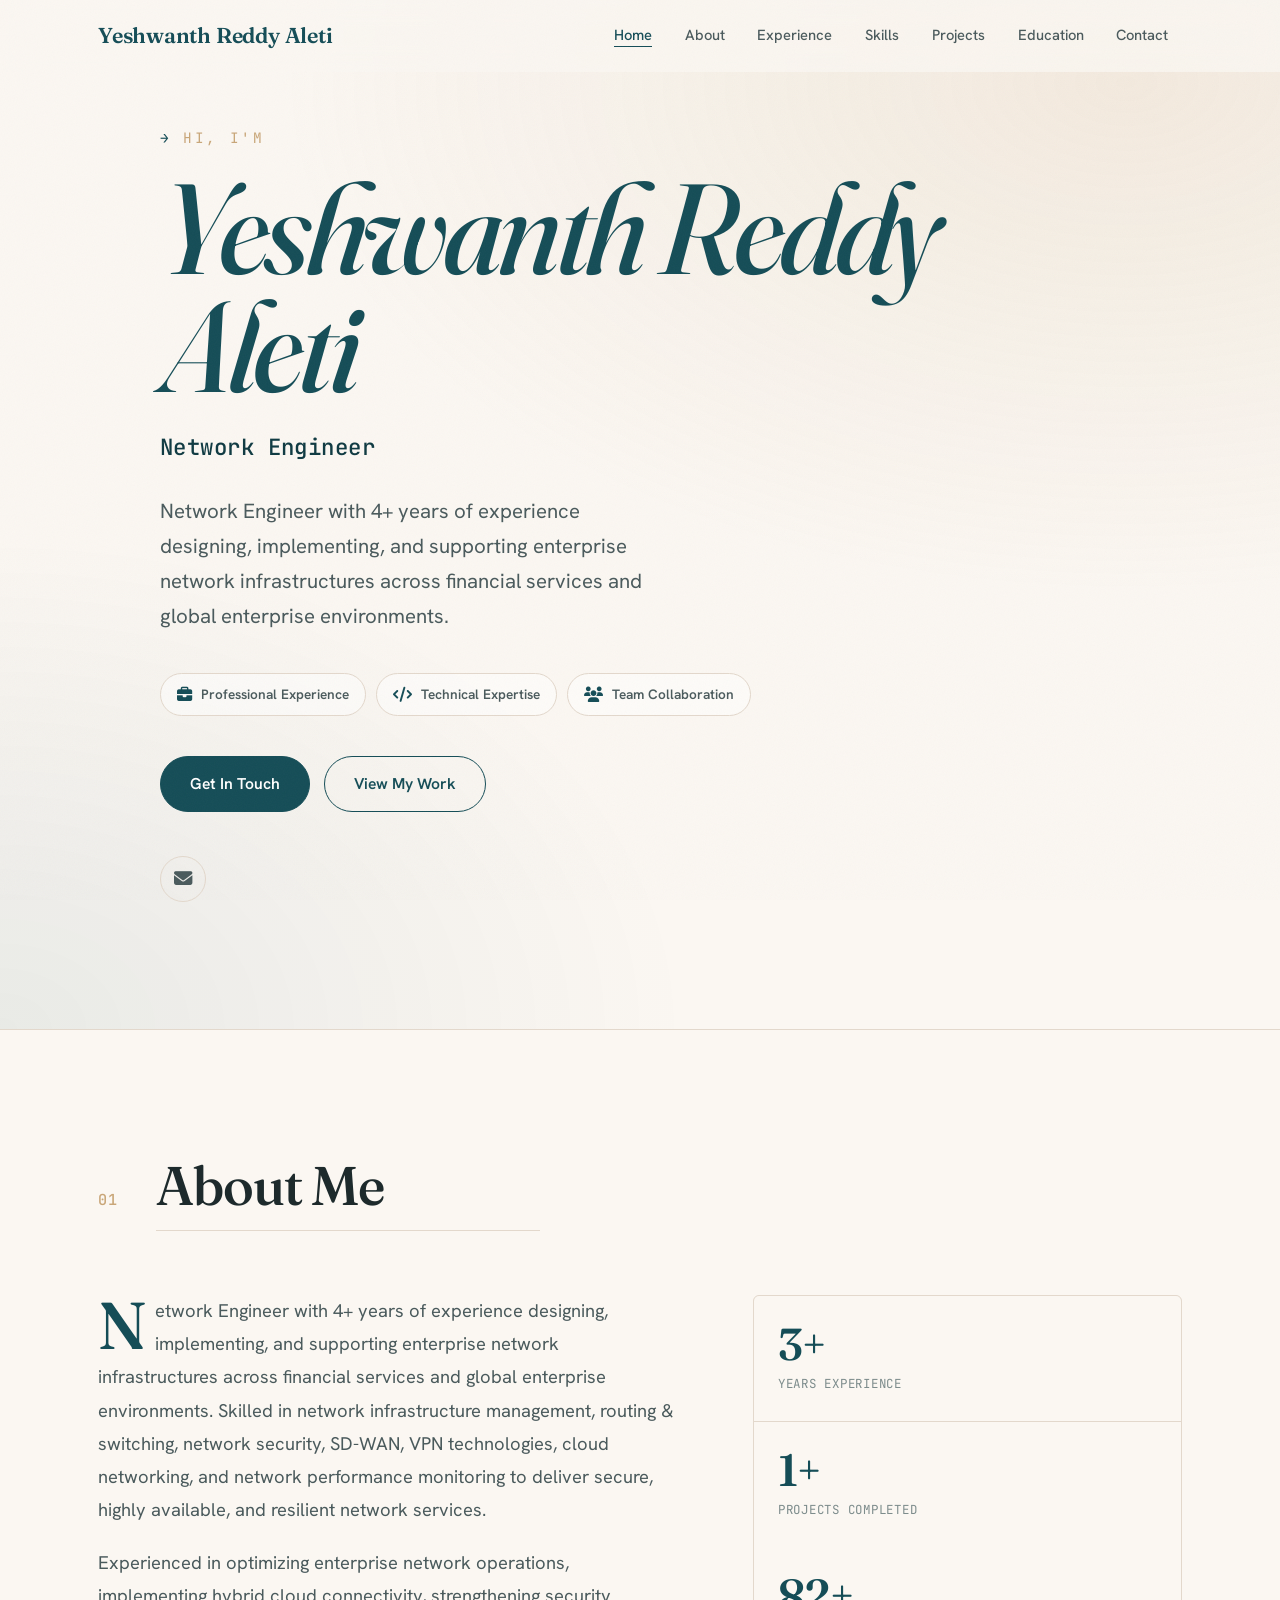
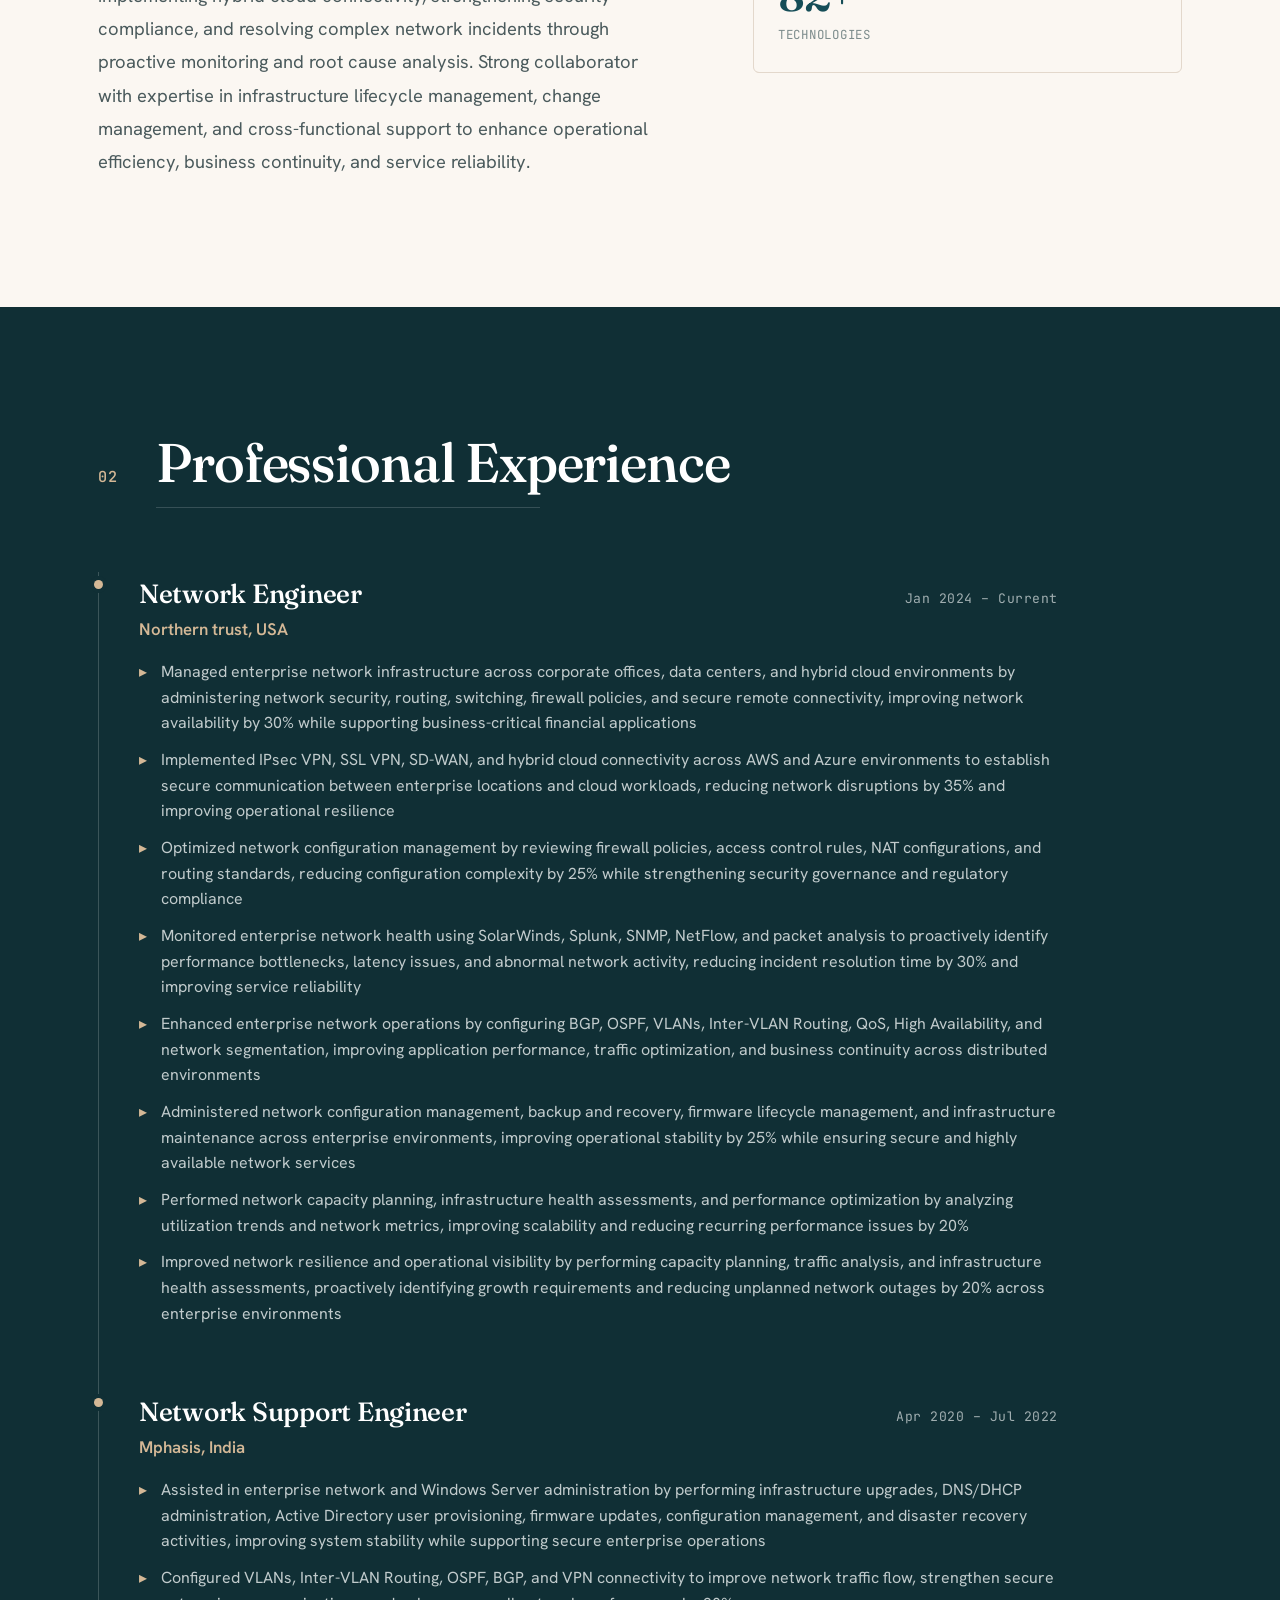
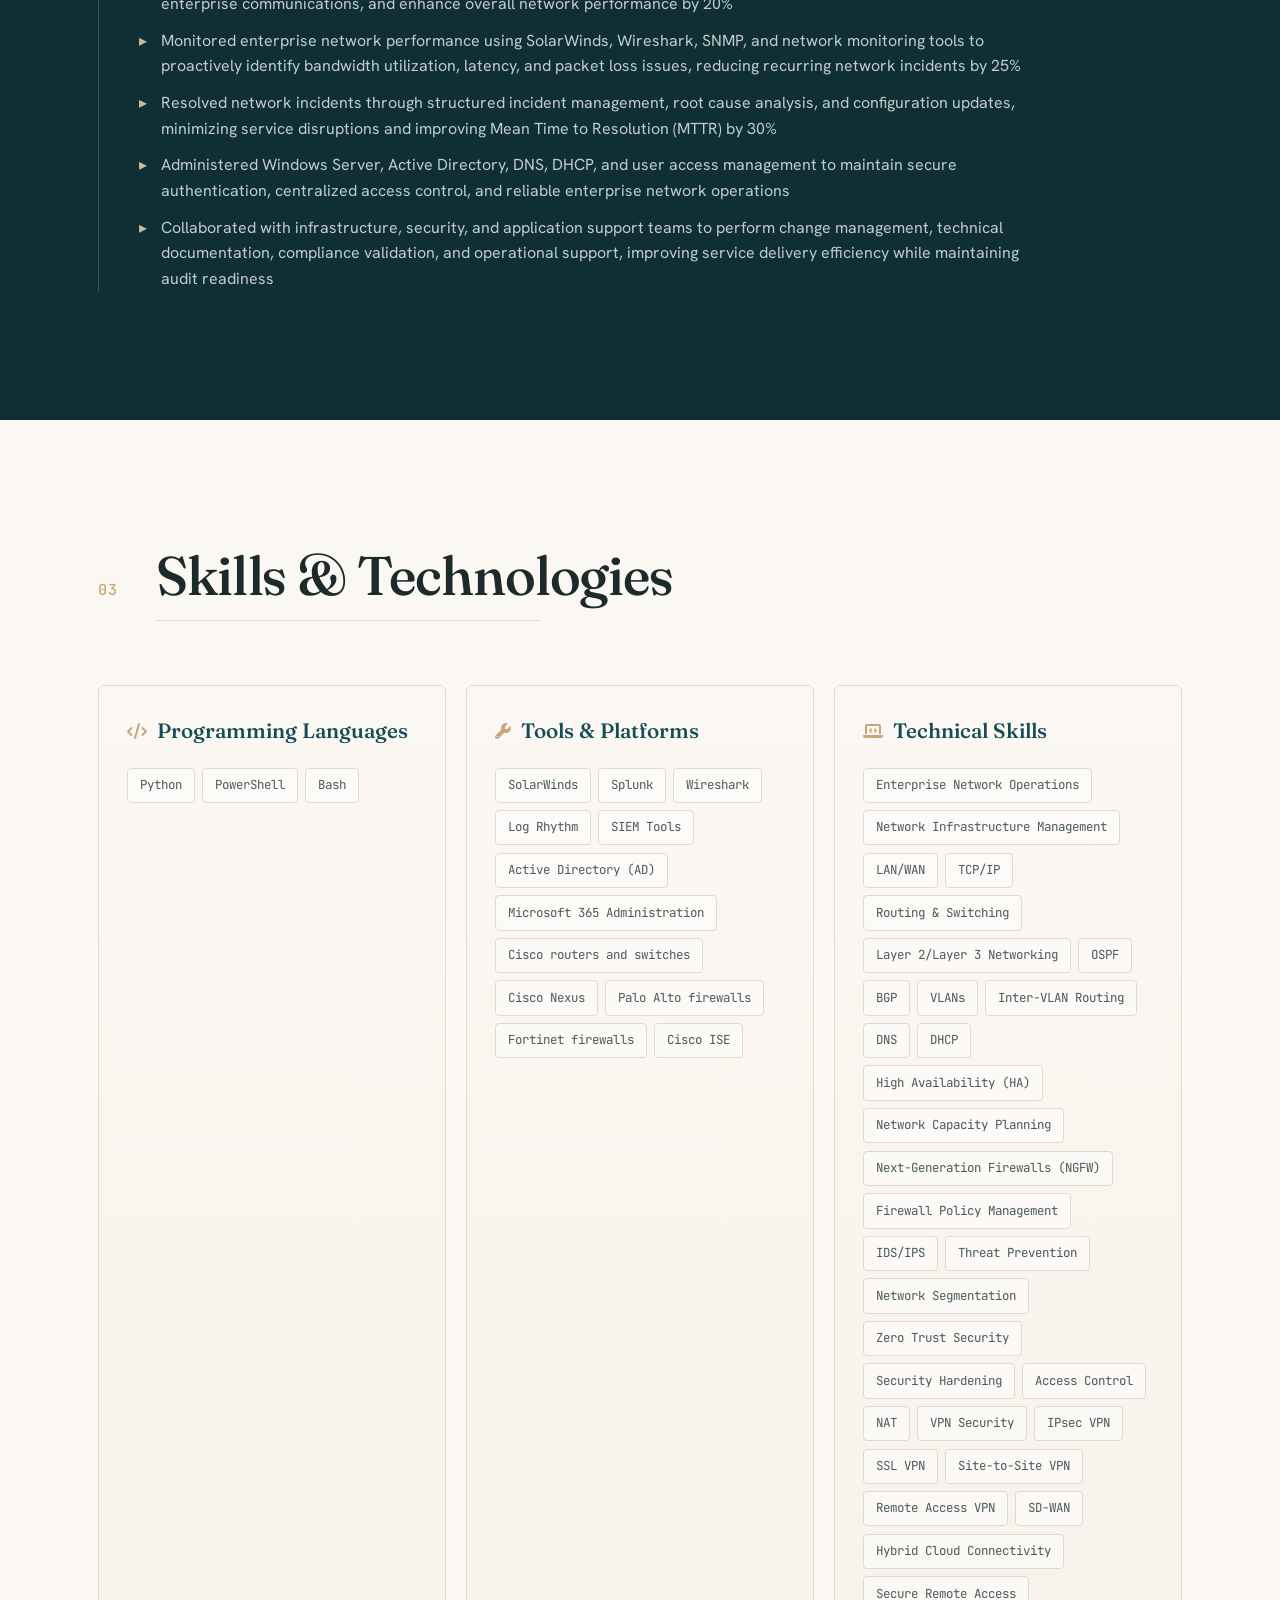
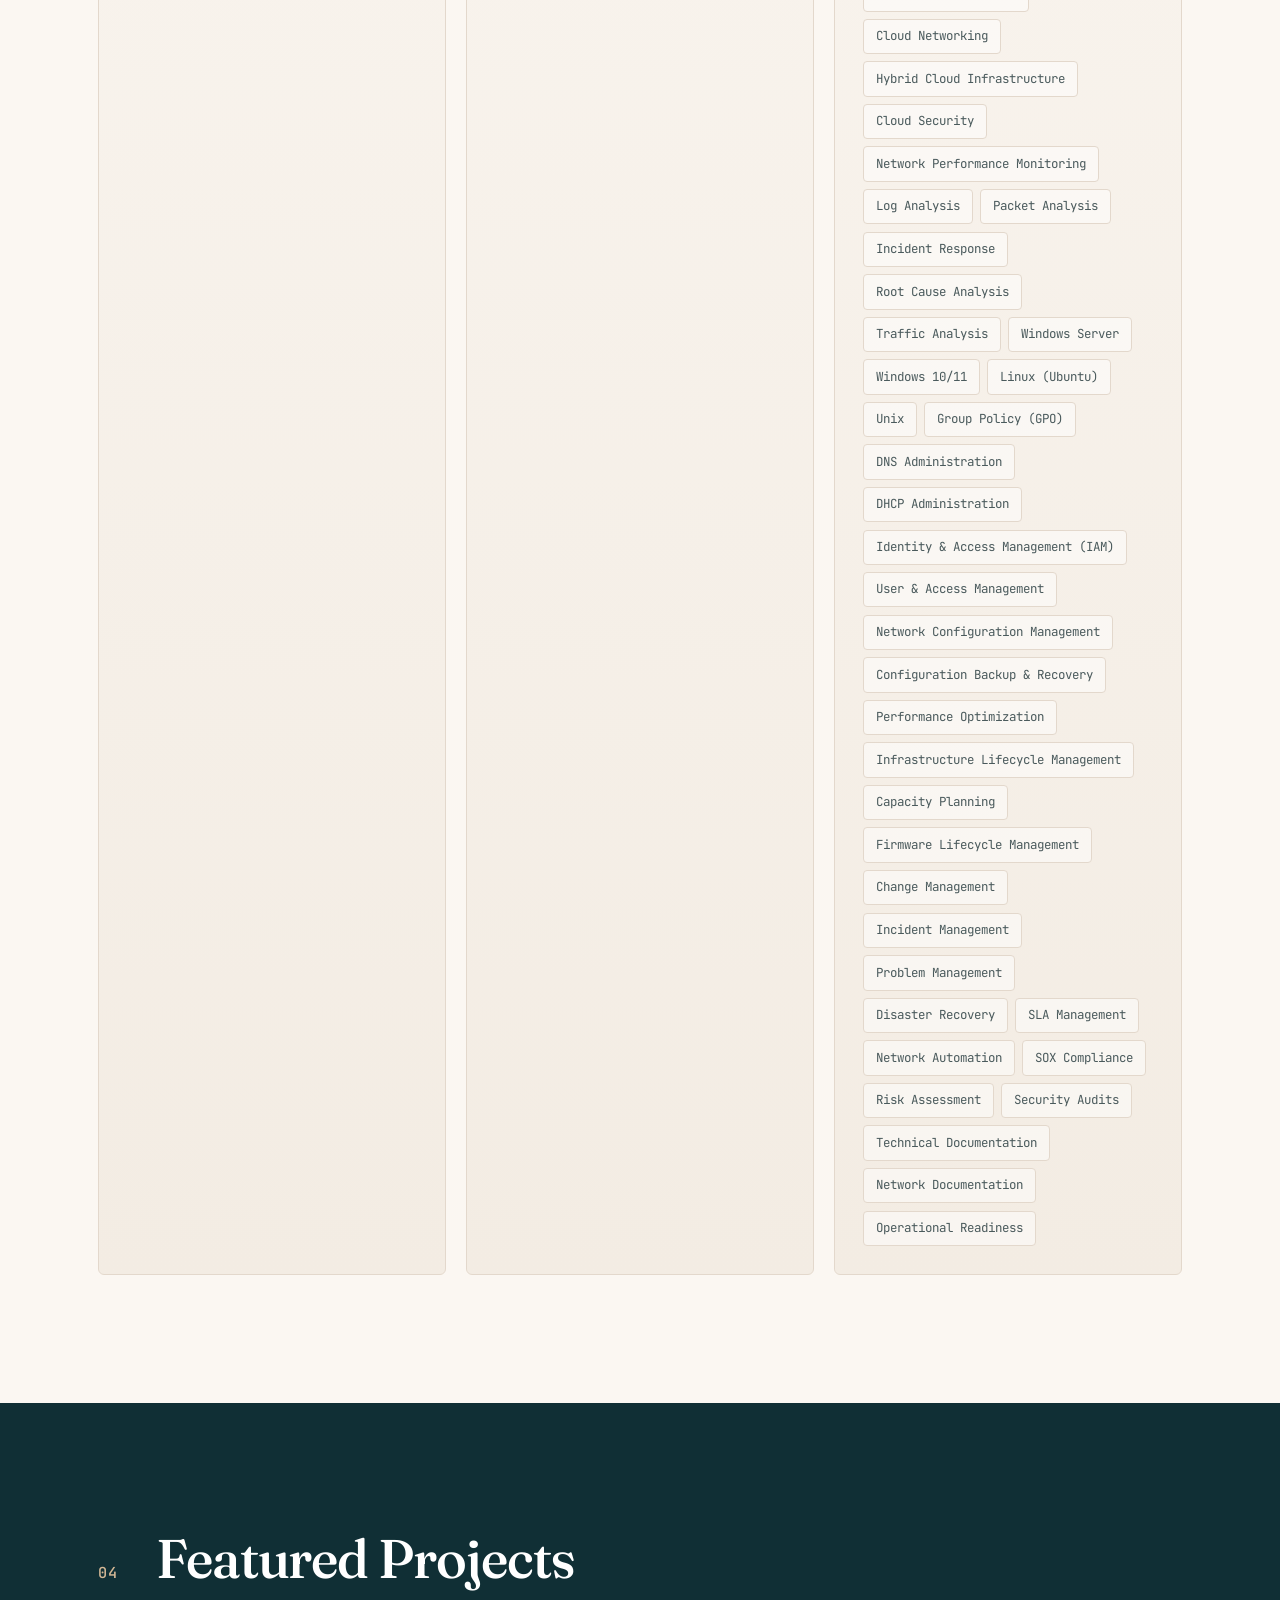
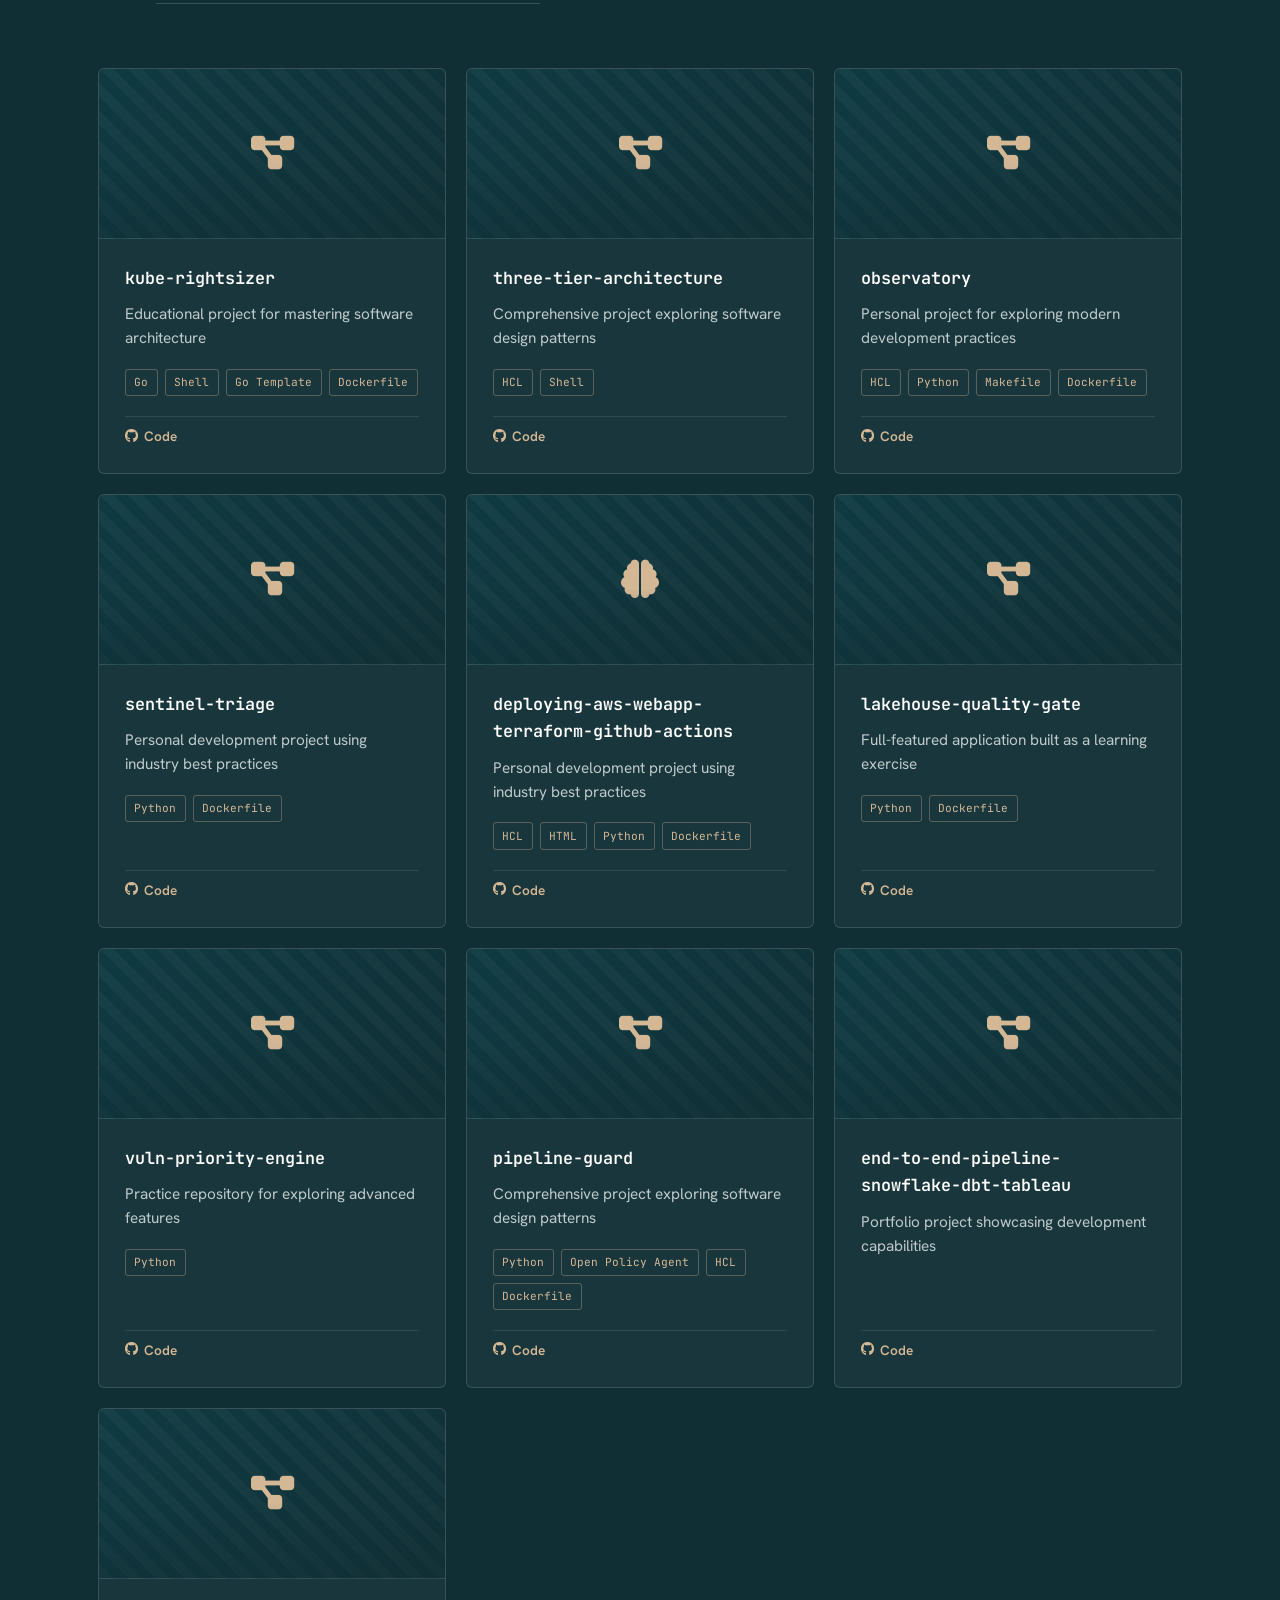
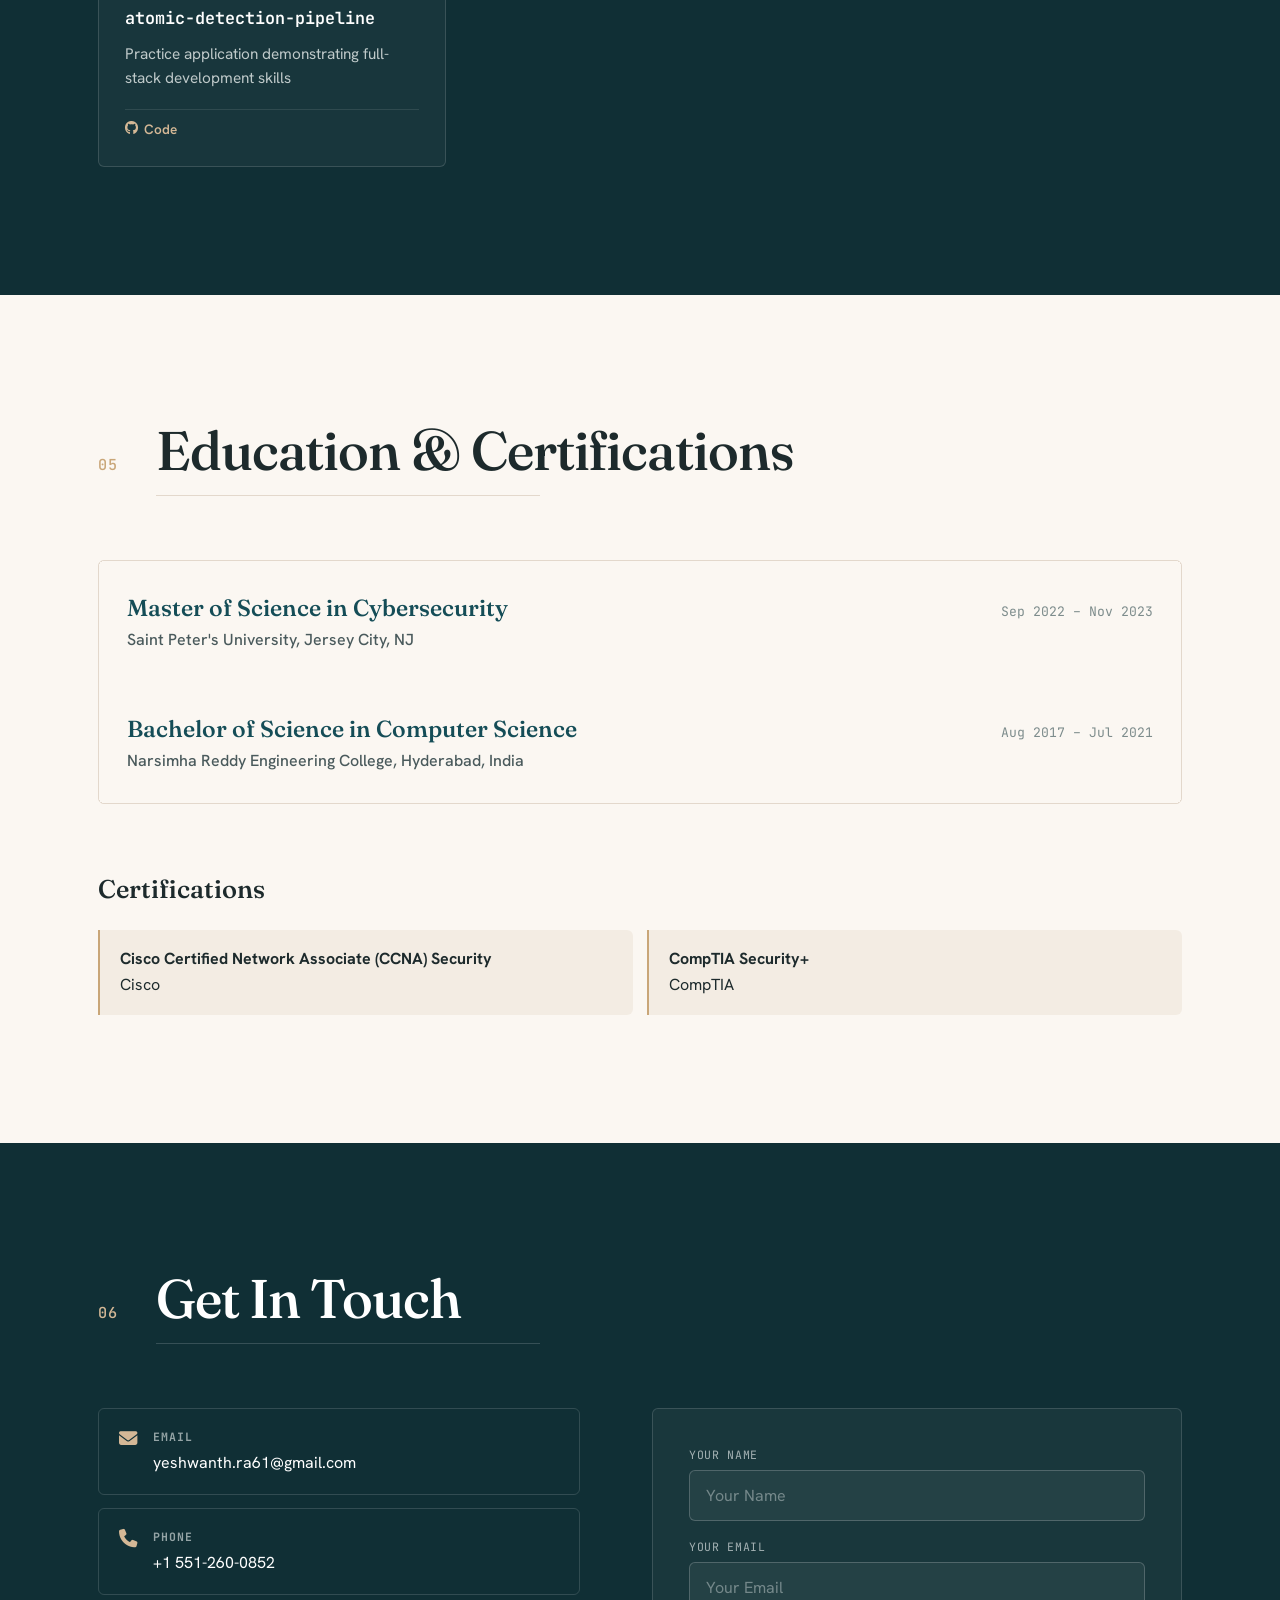
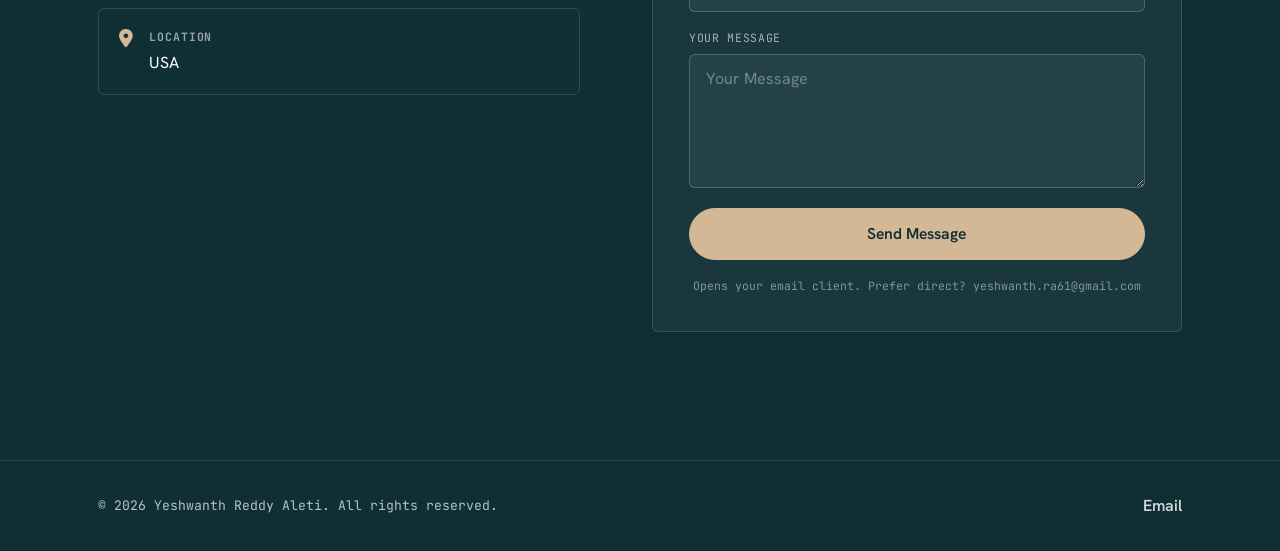
==== index.html @ d442b420 "🎨 Initialize portfolio for Yeshwanthreddy-oss" ====
<!doctype html>
<html lang="en">
  <head>
    <meta charset="UTF-8" />
    <meta name="viewport" content="width=device-width, initial-scale=1.0" />

    <!-- Primary meta (static — present before JS runs, so crawlers & link unfurlers see it) -->
    <title>Aisha Rahman — Business Analyst</title>
    <meta
      name="description"
      content="Aisha Rahman — Business Analyst specializing in SQL, Power BI, Tableau, requirements analysis, and KPI-driven reporting. 1+ years turning operational data into measurable business outcomes."
    />
    <meta name="author" content="Aisha Rahman" />
    <meta
      name="keywords"
      content="Aisha Rahman, Business Analyst, SQL, Power BI, Tableau, Data Analytics, Requirements Analysis, KPI, Portfolio"
    />
    <meta name="theme-color" content="#123A42" />
    <link rel="canonical" href="https://example.com/" />

    <!-- Open Graph (LinkedIn / Facebook) -->
    <meta property="og:type" content="website" />
    <meta property="og:site_name" content="Aisha Rahman" />
    <meta property="og:title" content="Aisha Rahman — Business Analyst" />
    <meta
      property="og:description"
      content="Business Analyst specializing in SQL, Power BI, Tableau, requirements analysis, and KPI-driven reporting."
    />
    <meta property="og:url" content="https://example.com/" />
    <meta property="og:image" content="assets/og-image.png" />
    <meta property="og:image:width" content="1200" />
    <meta property="og:image:height" content="630" />
    <meta property="og:image:alt" content="Aisha Rahman — Business Analyst" />

    <!-- Twitter / X -->
    <meta name="twitter:card" content="summary_large_image" />
    <meta name="twitter:title" content="Aisha Rahman — Business Analyst" />
    <meta
      name="twitter:description"
      content="Business Analyst specializing in SQL, Power BI, Tableau, requirements analysis, and KPI-driven reporting."
    />
    <meta name="twitter:image" content="assets/og-image.png" />

    <!-- Icons -->
    <link rel="icon" href="assets/favicon.svg" type="image/svg+xml" />
    <link rel="apple-touch-icon" href="assets/favicon.svg" />

    <!-- Fonts: distinctive display serif + warm grotesque body + mono for data -->
    <link rel="preconnect" href="https://fonts.googleapis.com" />
    <link rel="preconnect" href="https://fonts.gstatic.com" crossorigin />
    <link
      href="https://fonts.googleapis.com/css2?family=Fraunces:ital,opsz,wght@0,9..144,400..700;1,9..144,400..600&family=Hanken+Grotesk:wght@400;500;600;700;800&family=JetBrains+Mono:wght@400;500;600&display=swap"
      rel="stylesheet"
    />

    <link rel="stylesheet" href="assets/css/styles.css" />
    <link
      rel="stylesheet"
      href="https://cdnjs.cloudflare.com/ajax/libs/font-awesome/6.4.0/css/all.min.css"
      integrity="sha512-iecdLmaskl7CVkqkXNQ/ZH/XLlvWZOJyj7Yy7tcenmpD1ypASozpmT/E0iPtmFIB46ZmdtAc9eNBvH0H/ZpiBw=="
      crossorigin="anonymous"
      referrerpolicy="no-referrer"
    />

    <!-- Structured data for richer search results -->
    <script type="application/ld+json">
      {
        "@context": "https://schema.org",
        "@type": "Person",
        "name": "Aisha Rahman",
        "jobTitle": "Business Analyst",
        "url": "https://example.com/",
        "email": "mailto:aisha.rahman@example.com",
        "sameAs": ["https://www.linkedin.com/", "https://github.com/"],
        "knowsAbout": ["SQL", "Power BI", "Tableau", "Business Analysis", "Data Analytics", "KPI Reporting"]
      }
    </script>
  </head>
  <body>
    <a href="#main" class="skip-link">Skip to content</a>

    <!-- Navigation -->
    <nav class="navbar" id="navbar" aria-label="Primary">
      <div class="container">
        <div class="nav-brand">
          <a href="#home" aria-label="Back to top"></a>
        </div>
        <button
          class="nav-toggle"
          id="navToggle"
          aria-label="Toggle navigation menu"
          aria-controls="navMenu"
          aria-expanded="false"
        >
          <span></span>
          <span></span>
          <span></span>
        </button>
        <ul class="nav-menu" id="navMenu">
          <!-- Navigation items loaded dynamically -->
        </ul>
      </div>
    </nav>

    <main id="main">
      <!-- Hero -->
      <section id="home" class="hero">
        <div class="container">
          <div class="hero-content">
            <p class="hero-eyebrow"><span id="heroGreeting"></span></p>
            <h1 class="hero-title"><span class="highlight" id="heroName"></span></h1>
            <h2 class="hero-subtitle" id="heroTitle"></h2>
            <p class="hero-description" id="heroSummary"></p>
            <div class="hero-highlights" id="heroHighlights"></div>
            <div class="hero-cta" id="heroCTA"></div>
            <div class="social-links" id="heroSocial"></div>
          </div>
        </div>
      </section>

      <!-- About -->
      <section id="about" class="about section">
        <div class="container">
          <div class="section-head">
            <span class="section-index" aria-hidden="true">01</span>
            <h2 class="section-title"></h2>
          </div>
          <div class="about-content">
            <div class="about-text" id="aboutText"></div>
            <div class="about-stats" id="aboutStats"></div>
          </div>
        </div>
      </section>

      <!-- Experience -->
      <section id="experience" class="experience section section--ink">
        <div class="container">
          <div class="section-head">
            <span class="section-index" aria-hidden="true">02</span>
            <h2 class="section-title"></h2>
          </div>
          <div class="timeline" id="experienceTimeline"></div>
        </div>
      </section>

      <!-- Skills -->
      <section id="skills" class="skills section">
        <div class="container">
          <div class="section-head">
            <span class="section-index" aria-hidden="true">03</span>
            <h2 class="section-title"></h2>
          </div>
          <div class="skills-grid" id="skillsGrid"></div>
        </div>
      </section>

      <!-- Projects -->
      <section id="projects" class="projects section section--ink">
        <div class="container">
          <div class="section-head">
            <span class="section-index" aria-hidden="true">04</span>
            <h2 class="section-title"></h2>
          </div>
          <div class="projects-grid" id="projectsGrid"></div>
        </div>
      </section>

      <!-- Education -->
      <section id="education" class="education section">
        <div class="container">
          <div class="section-head">
            <span class="section-index" aria-hidden="true">05</span>
            <h2 class="section-title"></h2>
          </div>
          <div class="education-content">
            <div class="education-grid" id="educationGrid"></div>
            <div class="certifications">
              <h3></h3>
              <div class="cert-grid" id="certGrid"></div>
            </div>
          </div>
        </div>
      </section>

      <!-- Contact -->
      <section id="contact" class="contact section section--ink">
        <div class="container">
          <div class="section-head">
            <span class="section-index" aria-hidden="true">06</span>
            <h2 class="section-title"></h2>
          </div>
          <div class="contact-content">
            <div class="contact-info" id="contactInfo"></div>
            <div class="contact-form-container" id="contactFormContainer"></div>
          </div>
        </div>
      </section>
    </main>

    <!-- Footer -->
    <footer class="footer">
      <div class="container">
        <p id="footerCopyright"></p>
        <div class="footer-links" id="footerLinks"></div>
      </div>
    </footer>

    <!-- Fallback for crawlers / no-JS visitors so the page is never blank -->
    <noscript>
      <div class="noscript-banner">
        <h1>Aisha Rahman — Business Analyst</h1>
        <p>
          Business Analyst with 1+ years of experience in SQL, Power BI, Tableau, requirements analysis,
          and KPI-driven reporting. This portfolio is interactive; please enable JavaScript for the full
          experience.
        </p>
        <p>
          <a href="mailto:aisha.rahman@example.com">aisha.rahman@example.com</a>
          &nbsp;•&nbsp;
          <a href="https://www.linkedin.com/">LinkedIn</a>
          &nbsp;•&nbsp;
          <a href="https://github.com/">GitHub</a>
        </p>
      </div>
    </noscript>

    <script src="assets/js/main.js"></script>
  </body>
</html>
---- assets/css/styles.css ----
/* ==========================================================================
   Alex Morgan — Portfolio
   Aesthetic: "Editorial Data Brief" — variable serif display (Fraunces) over a
   warm grotesque body (Hanken Grotesk), mono (JetBrains Mono) for data/labels.
   Warm paper + deep-teal ink rhythm, hairline rules, asymmetric composition.
   ========================================================================== */

:root {
  /* Ink / brand */
  --teal: #154d57;
  --teal-deep: #0f3a42;
  --teal-ink: #102f35;
  --sand: #b7a08b;
  --sand-warm: #c9a678;
  --gold: #d4b896;

  /* Paper & text (light sections) */
  --paper: #fbf7f2;
  --paper-2: #f3ece3;
  --line: #e3d8cc;
  --ink: #1d2a2c;
  --ink-soft: #4a5a5c;
  --ink-faint: #7d8c8c;

  /* Type */
  --font-display: "Fraunces", Georgia, "Times New Roman", serif;
  --font-body: "Hanken Grotesk", -apple-system, BlinkMacSystemFont, sans-serif;
  --font-mono: "JetBrains Mono", "SFMono-Regular", Menlo, monospace;

  /* Spacing scale */
  --sp-xs: 0.5rem;
  --sp-sm: 1rem;
  --sp-md: 2rem;
  --sp-lg: 4rem;
  --sp-xl: clamp(5rem, 10vw, 9rem);

  --maxw: 1180px;
  --radius: 6px;

  --ease: cubic-bezier(0.22, 0.61, 0.36, 1);
  --t-fast: 0.2s var(--ease);
  --t: 0.4s var(--ease);
}

/* ----------------------------------------------------------------- Reset */
*,
*::before,
*::after {
  margin: 0;
  padding: 0;
  box-sizing: border-box;
}

html {
  scroll-behavior: smooth;
  font-size: 16px;
  -webkit-font-smoothing: antialiased;
  text-rendering: optimizeLegibility;
}

body {
  font-family: var(--font-body);
  color: var(--ink);
  background: var(--paper);
  line-height: 1.65;
  overflow-x: hidden;
  position: relative;
}

/* Subtle paper grain for atmosphere (pure CSS, no asset request) */
body::before {
  content: "";
  position: fixed;
  inset: 0;
  z-index: 9999;
  pointer-events: none;
  opacity: 0.035;
  background-image: url("data:image/svg+xml,%3Csvg xmlns='http://www.w3.org/2000/svg' width='160' height='160'%3E%3Cfilter id='n'%3E%3CfeTurbulence type='fractalNoise' baseFrequency='0.9' numOctaves='3' stitchTiles='stitch'/%3E%3C/filter%3E%3Crect width='100%25' height='100%25' filter='url(%23n)'/%3E%3C/svg%3E");
}

a {
  color: inherit;
  text-decoration: none;
  transition: color var(--t-fast);
}
img {
  max-width: 100%;
  height: auto;
  display: block;
}
ul {
  list-style: none;
}

/* Accessibility ------------------------------------------------------------ */
.skip-link {
  position: absolute;
  left: -9999px;
  top: 0;
  z-index: 10000;
  background: var(--teal);
  color: #fff;
  padding: 0.75rem 1.25rem;
  border-radius: 0 0 var(--radius) 0;
  font-weight: 600;
}
.skip-link:focus {
  left: 0;
}

:focus-visible {
  outline: 2px solid var(--teal);
  outline-offset: 3px;
  border-radius: 3px;
}
.section--ink :focus-visible {
  outline-color: var(--gold);
}

/* ----------------------------------------------------------------- Layout */
.container {
  max-width: var(--maxw);
  margin: 0 auto;
  padding: 0 clamp(1.25rem, 5vw, 3rem);
}

.section {
  padding: var(--sp-xl) 0;
}

/* Section header — mono index + serif title + hairline, left-aligned */
.section-head {
  display: grid;
  grid-template-columns: auto 1fr;
  align-items: baseline;
  gap: clamp(1rem, 3vw, 2.5rem);
  margin-bottom: var(--sp-lg);
}
.section-index {
  font-family: var(--font-mono);
  font-size: 0.95rem;
  font-weight: 500;
  letter-spacing: 0.05em;
  color: var(--sand-warm);
  padding-top: 0.6em;
}
.section-title {
  font-family: var(--font-display);
  font-optical-sizing: auto;
  font-weight: 520;
  font-size: clamp(2rem, 5vw, 3.4rem);
  line-height: 1.02;
  letter-spacing: -0.02em;
  color: var(--ink);
  position: relative;
  padding-bottom: 1.1rem;
}
.section-title::after {
  content: "";
  position: absolute;
  left: 0;
  bottom: 0;
  width: clamp(120px, 30vw, 100%);
  height: 1px;
  background: var(--line);
}

/* Ink (dark teal) sections invert the palette ------------------------------ */
.section--ink {
  background: var(--teal-ink);
  color: #eef3f2;
}
.section--ink .section-title {
  color: #fff;
}
.section--ink .section-title::after {
  background: rgba(255, 255, 255, 0.16);
}
.section--ink .section-index {
  color: var(--gold);
}

/* ----------------------------------------------------------------- Nav */
.navbar {
  position: fixed;
  inset: 0 0 auto 0;
  z-index: 1000;
  background: color-mix(in srgb, var(--paper) 82%, transparent);
  backdrop-filter: blur(12px) saturate(1.1);
  border-bottom: 1px solid transparent;
  transition: border-color var(--t), background var(--t);
}
.navbar.is-scrolled {
  border-bottom-color: var(--line);
}
.navbar .container {
  display: flex;
  justify-content: space-between;
  align-items: center;
  padding-block: 1.1rem;
}
.nav-brand a {
  font-family: var(--font-display);
  font-size: 1.35rem;
  font-weight: 600;
  letter-spacing: -0.01em;
  color: var(--teal);
}
.nav-menu {
  display: flex;
  gap: 0.35rem;
}
.nav-link {
  position: relative;
  font-size: 0.92rem;
  font-weight: 500;
  padding: 0.5rem 0.85rem;
  color: var(--ink-soft);
  border-radius: var(--radius);
}
.nav-link::after {
  content: "";
  position: absolute;
  left: 0.85rem;
  right: 0.85rem;
  bottom: 0.32rem;
  height: 1.5px;
  background: var(--teal);
  transform: scaleX(0);
  transform-origin: left;
  transition: transform var(--t-fast);
}
.nav-link:hover,
.nav-link.is-active {
  color: var(--teal);
}
.nav-link:hover::after,
.nav-link.is-active::after {
  transform: scaleX(1);
}

.nav-toggle {
  display: none;
  flex-direction: column;
  gap: 5px;
  background: none;
  border: 0;
  cursor: pointer;
  padding: 0.4rem;
}
.nav-toggle span {
  width: 26px;
  height: 2px;
  background: var(--ink);
  border-radius: 2px;
  transition: transform var(--t-fast), opacity var(--t-fast);
}
.nav-toggle[aria-expanded="true"] span:nth-child(1) {
  transform: translateY(7px) rotate(45deg);
}
.nav-toggle[aria-expanded="true"] span:nth-child(2) {
  opacity: 0;
}
.nav-toggle[aria-expanded="true"] span:nth-child(3) {
  transform: translateY(-7px) rotate(-45deg);
}

/* ----------------------------------------------------------------- Hero */
.hero {
  min-height: 100vh;
  display: flex;
  align-items: center;
  padding: clamp(7rem, 14vh, 10rem) 0 var(--sp-xl);
  background:
    radial-gradient(120% 90% at 88% 8%, rgba(199, 166, 120, 0.16), transparent 55%),
    radial-gradient(90% 80% at 0% 100%, rgba(21, 77, 87, 0.08), transparent 60%),
    var(--paper);
  position: relative;
}
/* faint baseline grid line under hero */
.hero::after {
  content: "";
  position: absolute;
  left: 0;
  right: 0;
  bottom: 0;
  height: 1px;
  background: var(--line);
}
.hero-content {
  max-width: 60rem;
}
.hero-eyebrow {
  font-family: var(--font-mono);
  font-size: 0.9rem;
  letter-spacing: 0.18em;
  text-transform: uppercase;
  color: var(--sand-warm);
  margin-bottom: 1.25rem;
}
.hero-eyebrow::before {
  content: "→ ";
  color: var(--teal);
}
.hero-title {
  font-family: var(--font-display);
  font-optical-sizing: auto;
  font-weight: 560;
  font-size: clamp(3rem, 11vw, 8rem);
  line-height: 0.92;
  letter-spacing: -0.035em;
  color: var(--ink);
  margin-bottom: 1.5rem;
}
.hero-title .highlight {
  color: var(--teal);
  font-style: italic;
  font-weight: 460;
}
.hero-subtitle {
  font-family: var(--font-mono);
  font-size: clamp(1rem, 2.2vw, 1.4rem);
  font-weight: 500;
  letter-spacing: 0.02em;
  color: var(--teal-deep);
  margin-bottom: 1.75rem;
}
.hero-description {
  font-size: clamp(1.05rem, 1.6vw, 1.3rem);
  line-height: 1.7;
  color: var(--ink-soft);
  max-width: 46ch;
  margin-bottom: 2.5rem;
}
.hero-description strong {
  color: var(--ink);
  font-weight: 700;
}

.hero-highlights {
  display: flex;
  flex-wrap: wrap;
  gap: 0.65rem;
  margin-bottom: 2.5rem;
}
.highlight-item {
  display: inline-flex;
  align-items: center;
  gap: 0.55rem;
  padding: 0.55rem 1rem;
  border: 1px solid var(--line);
  border-radius: 100px;
  background: rgba(255, 255, 255, 0.5);
  transition: border-color var(--t-fast), transform var(--t-fast);
}
.highlight-item:hover {
  border-color: var(--sand-warm);
  transform: translateY(-2px);
}
.highlight-item i {
  color: var(--teal);
  font-size: 0.95rem;
}
.highlight-item span {
  font-size: 0.85rem;
  font-weight: 600;
  color: var(--ink-soft);
}

.hero-cta {
  display: flex;
  flex-wrap: wrap;
  gap: 0.9rem;
  margin-bottom: 2.75rem;
}

/* Buttons ------------------------------------------------------------------ */
.btn {
  --btn-bg: var(--teal);
  --btn-fg: #fff;
  display: inline-flex;
  align-items: center;
  gap: 0.6rem;
  padding: 0.9rem 1.8rem;
  border-radius: 100px;
  font-family: var(--font-body);
  font-weight: 600;
  font-size: 0.98rem;
  cursor: pointer;
  border: 1.5px solid var(--btn-bg);
  background: var(--btn-bg);
  color: var(--btn-fg);
  transition: transform var(--t-fast), box-shadow var(--t-fast), background var(--t-fast),
    color var(--t-fast);
}
.btn:hover {
  transform: translateY(-2px);
  box-shadow: 0 12px 24px -12px rgba(21, 77, 87, 0.55);
}
.btn-secondary {
  background: transparent;
  color: var(--teal);
  border-color: var(--teal);
}
.btn-secondary:hover {
  background: var(--teal);
  color: #fff;
}
.section--ink .btn-secondary {
  color: #fff;
  border-color: rgba(255, 255, 255, 0.5);
}
.section--ink .btn-secondary:hover {
  background: #fff;
  color: var(--teal-ink);
  border-color: #fff;
}

/* Social ------------------------------------------------------------------- */
.social-links {
  display: flex;
  gap: 0.65rem;
}
.social-links a {
  width: 46px;
  height: 46px;
  display: grid;
  place-items: center;
  border: 1px solid var(--line);
  border-radius: 50%;
  font-size: 1.15rem;
  color: var(--ink-soft);
  transition: transform var(--t-fast), color var(--t-fast), border-color var(--t-fast),
    background var(--t-fast);
}
.social-links a:hover {
  color: #fff;
  background: var(--teal);
  border-color: var(--teal);
  transform: translateY(-3px);
}

/* ----------------------------------------------------------------- About */
.about-content {
  display: grid;
  grid-template-columns: 1.35fr 1fr;
  gap: clamp(2rem, 6vw, 5rem);
  align-items: start;
}
.about-text p {
  font-size: 1.15rem;
  line-height: 1.8;
  color: var(--ink-soft);
}
.about-text p + p {
  margin-top: 1.25rem;
}
.about-text p:first-child::first-letter {
  font-family: var(--font-display);
  font-size: 3.6em;
  font-weight: 560;
  float: left;
  line-height: 0.74;
  margin: 0.08em 0.12em 0 0;
  color: var(--teal);
}
.about-stats {
  display: grid;
  gap: 1px;
  background: var(--line);
  border: 1px solid var(--line);
  border-radius: var(--radius);
  overflow: hidden;
}
.stat-item {
  background: var(--paper);
  padding: 1.6rem 1.5rem;
  transition: background var(--t-fast);
}
.stat-item:hover {
  background: var(--paper-2);
}
.stat-item h3 {
  font-family: var(--font-display);
  font-size: 2.8rem;
  font-weight: 560;
  line-height: 1;
  color: var(--teal);
  letter-spacing: -0.02em;
}
.stat-item p {
  font-family: var(--font-mono);
  font-size: 0.78rem;
  letter-spacing: 0.06em;
  text-transform: uppercase;
  color: var(--ink-faint);
  margin-top: 0.5rem;
}

/* ----------------------------------------------------------------- Timeline */
.timeline {
  max-width: 60rem;
  position: relative;
  padding-left: clamp(1.5rem, 4vw, 2.5rem);
  border-left: 1px solid rgba(255, 255, 255, 0.18);
}
.timeline-item {
  position: relative;
  padding-bottom: var(--sp-lg);
}
.timeline-item:last-child {
  padding-bottom: 0;
}
.timeline-item::before {
  content: "";
  position: absolute;
  left: calc(-1 * clamp(1.5rem, 4vw, 2.5rem) - 5px);
  top: 0.5rem;
  width: 9px;
  height: 9px;
  border-radius: 50%;
  background: var(--gold);
  box-shadow: 0 0 0 4px var(--teal-ink);
}
.timeline-header {
  display: flex;
  flex-wrap: wrap;
  justify-content: space-between;
  align-items: baseline;
  gap: 0.5rem 1.5rem;
  margin-bottom: 1rem;
}
.timeline-title {
  font-family: var(--font-display);
  font-size: 1.65rem;
  font-weight: 540;
  color: #fff;
  letter-spacing: -0.01em;
}
.timeline-company {
  font-size: 1.05rem;
  font-weight: 600;
  color: var(--gold);
}
.timeline-period {
  font-family: var(--font-mono);
  font-size: 0.82rem;
  letter-spacing: 0.04em;
  color: rgba(238, 243, 242, 0.65);
}
.timeline-description {
  color: rgba(238, 243, 242, 0.82);
}
.timeline-description > p {
  margin-bottom: 0.75rem;
}
.timeline-description ul {
  display: grid;
  gap: 0.7rem;
}
.timeline-description li {
  position: relative;
  padding-left: 1.4rem;
  line-height: 1.6;
  color: rgba(238, 243, 242, 0.8);
}
.timeline-description li::before {
  content: "▸";
  position: absolute;
  left: 0;
  top: 0;
  color: var(--gold);
}

/* ----------------------------------------------------------------- Skills */
.skills-grid {
  display: grid;
  grid-template-columns: repeat(auto-fit, minmax(min(100%, 300px), 1fr));
  gap: 1.25rem;
}
.skill-category {
  padding: 1.75rem;
  border: 1px solid var(--line);
  border-radius: var(--radius);
  background: linear-gradient(180deg, var(--paper) 0%, var(--paper-2) 100%);
  transition: border-color var(--t-fast), transform var(--t-fast);
}
.skill-category:hover {
  border-color: var(--sand-warm);
  transform: translateY(-3px);
}
.skill-category h3 {
  display: flex;
  align-items: center;
  gap: 0.65rem;
  font-family: var(--font-display);
  font-size: 1.3rem;
  font-weight: 540;
  color: var(--teal);
  margin-bottom: 1.2rem;
}
.skill-category h3 i {
  font-size: 1rem;
  color: var(--sand-warm);
}
.skill-list {
  display: flex;
  flex-wrap: wrap;
  gap: 0.45rem;
}
.skill-tag {
  font-family: var(--font-mono);
  font-size: 0.78rem;
  padding: 0.4rem 0.75rem;
  border: 1px solid var(--line);
  border-radius: 4px;
  color: var(--ink-soft);
  background: rgba(255, 255, 255, 0.5);
  transition: background var(--t-fast), color var(--t-fast), border-color var(--t-fast);
}
.skill-tag:hover {
  background: var(--teal);
  color: #fff;
  border-color: var(--teal);
}

/* ----------------------------------------------------------------- Projects */
.projects-grid {
  display: grid;
  grid-template-columns: repeat(auto-fill, minmax(min(100%, 340px), 1fr));
  gap: 1.25rem;
}
.project-card {
  display: flex;
  flex-direction: column;
  border: 1px solid rgba(255, 255, 255, 0.14);
  border-radius: var(--radius);
  background: rgba(255, 255, 255, 0.035);
  overflow: hidden;
  transition: transform var(--t), border-color var(--t), background var(--t);
}
.project-card:hover {
  transform: translateY(-6px);
  border-color: var(--gold);
  background: rgba(255, 255, 255, 0.06);
}
.project-image {
  position: relative;
  height: 170px;
  display: grid;
  place-items: center;
  overflow: hidden;
  font-size: 2.4rem;
  color: var(--gold);
  background:
    repeating-linear-gradient(45deg, rgba(255, 255, 255, 0.03) 0 10px, transparent 10px 20px),
    linear-gradient(135deg, var(--teal-deep), var(--teal-ink));
  border-bottom: 1px solid rgba(255, 255, 255, 0.1);
}
.project-image img {
  width: 100%;
  height: 100%;
  object-fit: cover;
  transition: transform 0.6s var(--ease);
}
.project-card:hover .project-image img {
  transform: scale(1.05);
}
/* hairline gradient so titles below feel connected to the artwork */
.project-image::after {
  content: "";
  position: absolute;
  inset: 0;
  background: linear-gradient(180deg, transparent 55%, rgba(16, 47, 53, 0.45));
  pointer-events: none;
}
.project-content {
  padding: 1.6rem;
  display: flex;
  flex-direction: column;
  flex: 1;
}
.project-title {
  font-family: var(--font-mono);
  font-size: 1.05rem;
  font-weight: 600;
  color: #fff;
  word-break: break-word;
  margin-bottom: 0.6rem;
}
.project-description {
  color: rgba(238, 243, 242, 0.78);
  font-size: 0.96rem;
  line-height: 1.6;
  margin-bottom: 1.1rem;
}
.project-tech {
  display: flex;
  flex-wrap: wrap;
  gap: 0.4rem;
  margin-bottom: 1.25rem;
}
.tech-badge {
  font-family: var(--font-mono);
  font-size: 0.7rem;
  padding: 0.22rem 0.55rem;
  border-radius: 3px;
  color: var(--gold);
  border: 1px solid rgba(212, 184, 150, 0.35);
}
.project-links {
  display: flex;
  gap: 1.25rem;
  margin-top: auto;
  padding-top: 0.5rem;
  border-top: 1px solid rgba(255, 255, 255, 0.1);
}
.project-link {
  display: inline-flex;
  align-items: center;
  gap: 0.4rem;
  font-size: 0.85rem;
  font-weight: 600;
  color: var(--gold);
}
.project-link:hover {
  color: #fff;
}

/* ----------------------------------------------------------------- Education */
.education-content {
  display: grid;
  gap: var(--sp-lg);
}
.education-grid {
  display: grid;
  gap: 1px;
  background: var(--line);
  border: 1px solid var(--line);
  border-radius: var(--radius);
  overflow: hidden;
}
.education-item {
  background: var(--paper);
  padding: 1.75rem;
  transition: background var(--t-fast);
}
.education-item:hover {
  background: var(--paper-2);
}
.education-header {
  display: flex;
  flex-wrap: wrap;
  justify-content: space-between;
  align-items: baseline;
  gap: 0.4rem 1.5rem;
}
.education-degree {
  font-family: var(--font-display);
  font-size: 1.45rem;
  font-weight: 540;
  color: var(--teal);
}
.education-school {
  color: var(--ink-soft);
  font-weight: 500;
}
.education-period {
  font-family: var(--font-mono);
  font-size: 0.82rem;
  color: var(--ink-faint);
}
.certifications h3 {
  font-family: var(--font-display);
  font-size: 1.6rem;
  font-weight: 540;
  color: var(--ink);
  margin-bottom: 1.25rem;
}
.cert-grid {
  display: grid;
  grid-template-columns: repeat(auto-fit, minmax(min(100%, 250px), 1fr));
  gap: 0.85rem;
}
.cert-item {
  padding: 1rem 1.25rem;
  border-left: 2px solid var(--sand-warm);
  background: var(--paper-2);
  border-radius: 0 var(--radius) var(--radius) 0;
  transition: transform var(--t-fast);
}
.cert-item:hover {
  transform: translateX(4px);
}
.cert-empty {
  font-family: var(--font-mono);
  font-size: 0.85rem;
  color: var(--ink-faint);
}

/* ----------------------------------------------------------------- Contact */
.contact-content {
  display: grid;
  grid-template-columns: 1fr 1.1fr;
  gap: clamp(2rem, 6vw, 4.5rem);
  align-items: start;
}
.contact-info {
  display: grid;
  gap: 0.85rem;
}
.contact-item {
  display: flex;
  align-items: flex-start;
  gap: 1rem;
  padding: 1.1rem 1.25rem;
  border: 1px solid rgba(255, 255, 255, 0.14);
  border-radius: var(--radius);
  transition: border-color var(--t-fast), background var(--t-fast);
}
.contact-item:hover {
  border-color: var(--gold);
  background: rgba(255, 255, 255, 0.04);
}
.contact-item i {
  font-size: 1.15rem;
  color: var(--gold);
  margin-top: 0.2rem;
}
.contact-item h3 {
  font-family: var(--font-mono);
  font-size: 0.72rem;
  letter-spacing: 0.08em;
  text-transform: uppercase;
  color: rgba(238, 243, 242, 0.6);
  margin-bottom: 0.25rem;
}
.contact-item a,
.contact-item p {
  color: #fff;
  word-break: break-word;
}
.contact-item a:hover {
  color: var(--gold);
}

.contact-form-container {
  background: rgba(255, 255, 255, 0.04);
  border: 1px solid rgba(255, 255, 255, 0.14);
  padding: clamp(1.5rem, 4vw, 2.25rem);
  border-radius: var(--radius);
}
.contact-form {
  display: grid;
  gap: 1rem;
}
.form-group {
  display: grid;
  gap: 0.4rem;
}
.form-group label {
  font-family: var(--font-mono);
  font-size: 0.72rem;
  letter-spacing: 0.06em;
  text-transform: uppercase;
  color: rgba(238, 243, 242, 0.65);
}
.form-group input,
.form-group textarea {
  font-family: var(--font-body);
  font-size: 1rem;
  padding: 0.85rem 1rem;
  color: #fff;
  background: rgba(255, 255, 255, 0.05);
  border: 1px solid rgba(255, 255, 255, 0.2);
  border-radius: var(--radius);
  transition: border-color var(--t-fast), background var(--t-fast);
}
.form-group input::placeholder,
.form-group textarea::placeholder {
  color: rgba(238, 243, 242, 0.4);
}
.form-group input:focus,
.form-group textarea:focus {
  outline: none;
  border-color: var(--gold);
  background: rgba(255, 255, 255, 0.08);
}
.contact-form .btn {
  width: 100%;
  justify-content: center;
  background: var(--gold);
  border-color: var(--gold);
  color: var(--teal-ink);
  margin-top: 0.25rem;
}
.contact-form .btn:hover {
  background: #fff;
  border-color: #fff;
}
.form-note {
  font-family: var(--font-mono);
  font-size: 0.72rem;
  color: rgba(238, 243, 242, 0.5);
  text-align: center;
}

/* ----------------------------------------------------------------- Footer */
.footer {
  background: var(--teal-ink);
  color: rgba(238, 243, 242, 0.75);
  padding: var(--sp-md) 0;
  border-top: 1px solid rgba(255, 255, 255, 0.1);
}
.footer .container {
  display: flex;
  flex-wrap: wrap;
  justify-content: space-between;
  align-items: center;
  gap: 1rem;
}
.footer p {
  font-family: var(--font-mono);
  font-size: 0.82rem;
}
.footer-links {
  display: flex;
  gap: 1.25rem;
}
.footer-links a {
  font-weight: 600;
  color: rgba(238, 243, 242, 0.85);
}
.footer-links a:hover {
  color: var(--gold);
}

/* ----------------------------------------------------------------- noscript */
.noscript-banner {
  max-width: 720px;
  margin: 8rem auto;
  padding: 0 1.5rem;
  text-align: center;
}
.noscript-banner h1 {
  font-family: var(--font-display);
  font-size: 2.5rem;
  color: var(--teal);
  margin-bottom: 1rem;
}
.noscript-banner a {
  color: var(--teal);
  text-decoration: underline;
}

/* ----------------------------------------------------------------- Reveal */
.reveal {
  opacity: 0;
  transform: translateY(24px);
  transition: opacity 0.7s var(--ease), transform 0.7s var(--ease);
  will-change: opacity, transform;
}
.reveal.is-visible {
  opacity: 1;
  transform: none;
}

/* ----------------------------------------------------------------- Responsive */
@media (max-width: 880px) {
  .about-content,
  .contact-content {
    grid-template-columns: 1fr;
  }
  .about-stats {
    grid-template-columns: repeat(3, 1fr);
  }
}

@media (max-width: 768px) {
  .nav-toggle {
    display: flex;
  }
  .nav-menu {
    position: fixed;
    inset: 64px 0 auto 0;
    flex-direction: column;
    gap: 0;
    background: var(--paper);
    border-bottom: 1px solid var(--line);
    padding: 0.5rem 0;
    transform: translateY(-130%);
    transition: transform var(--t);
    box-shadow: 0 20px 30px -20px rgba(0, 0, 0, 0.25);
  }
  .nav-menu.active {
    transform: translateY(0);
  }
  .nav-link {
    display: block;
    padding: 0.9rem 1.5rem;
    border-radius: 0;
  }
  .nav-link::after {
    display: none;
  }
}

@media (max-width: 560px) {
  .about-stats {
    grid-template-columns: 1fr;
  }
  .hero-cta {
    flex-direction: column;
    align-items: stretch;
  }
  .hero-cta .btn {
    justify-content: center;
  }
}

/* ----------------------------------------------------------------- Motion-safe */
@media (prefers-reduced-motion: reduce) {
  html {
    scroll-behavior: auto;
  }
  *,
  *::before,
  *::after {
    animation-duration: 0.001ms !important;
    transition-duration: 0.001ms !important;
  }
  .reveal {
    opacity: 1;
    transform: none;
  }
}

/* ----------------------------------------------------------------- Print */
@media print {
  .navbar,
  .nav-toggle,
  .hero-cta,
  .social-links,
  .contact-form-container,
  body::before {
    display: none !important;
  }
  body {
    color: #000;
    background: #fff;
  }
  .section,
  .section--ink {
    background: #fff !important;
    color: #000 !important;
    padding: 1.5rem 0;
  }
  .section--ink .section-title,
  .timeline-title,
  .project-title,
  .contact-item a,
  .contact-item p {
    color: #000 !important;
  }
}
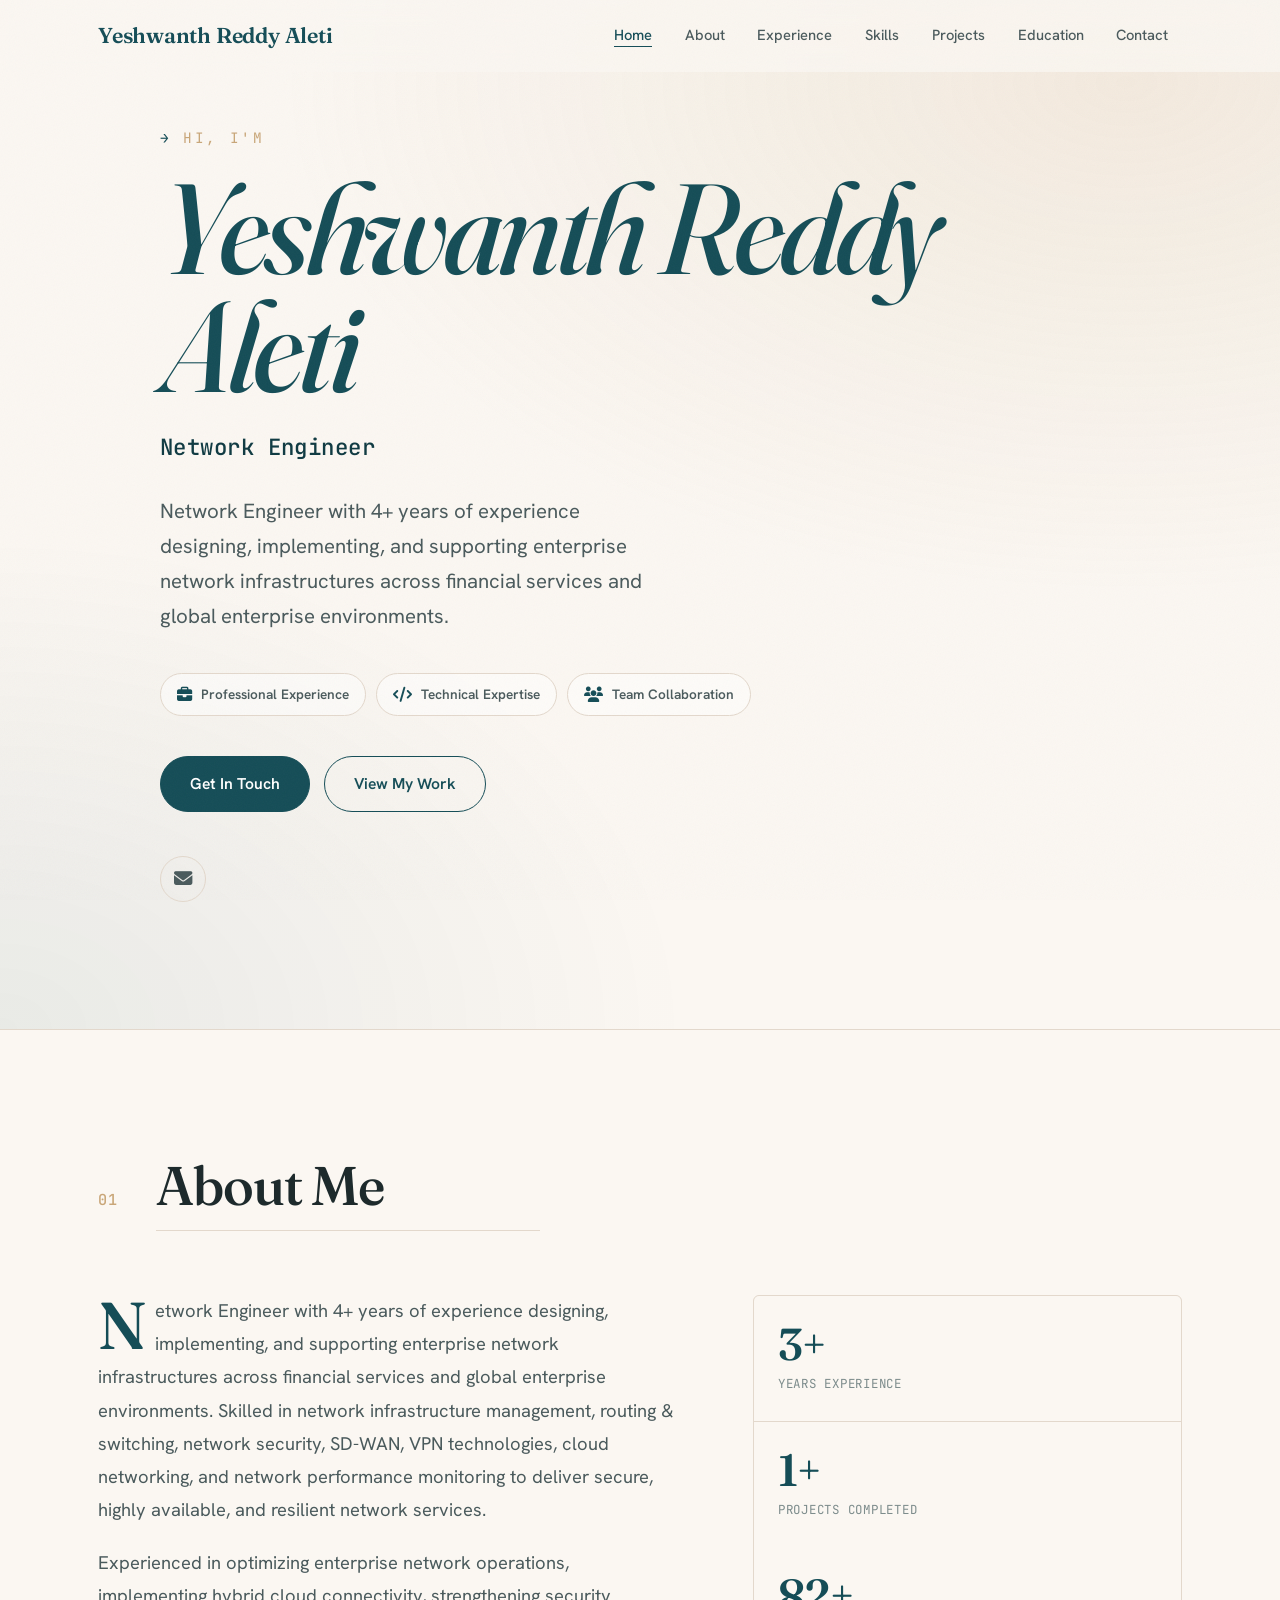
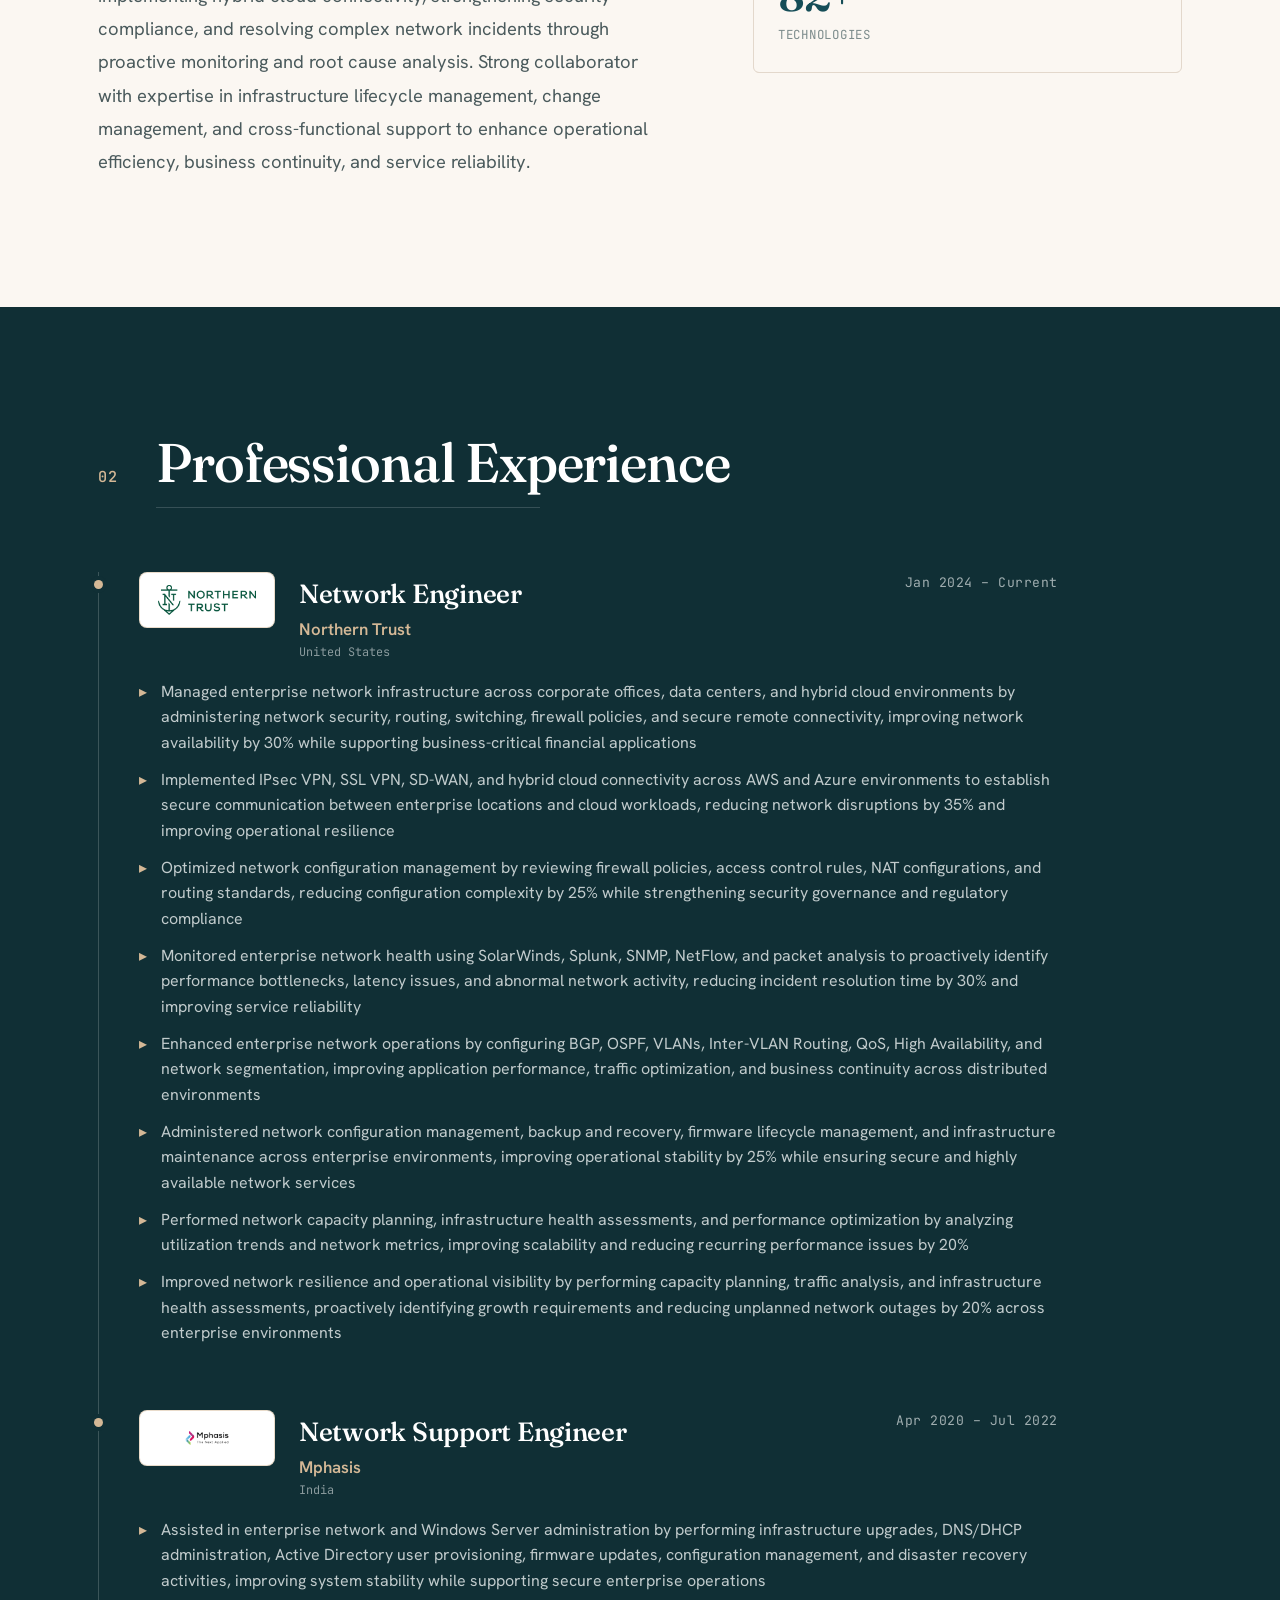
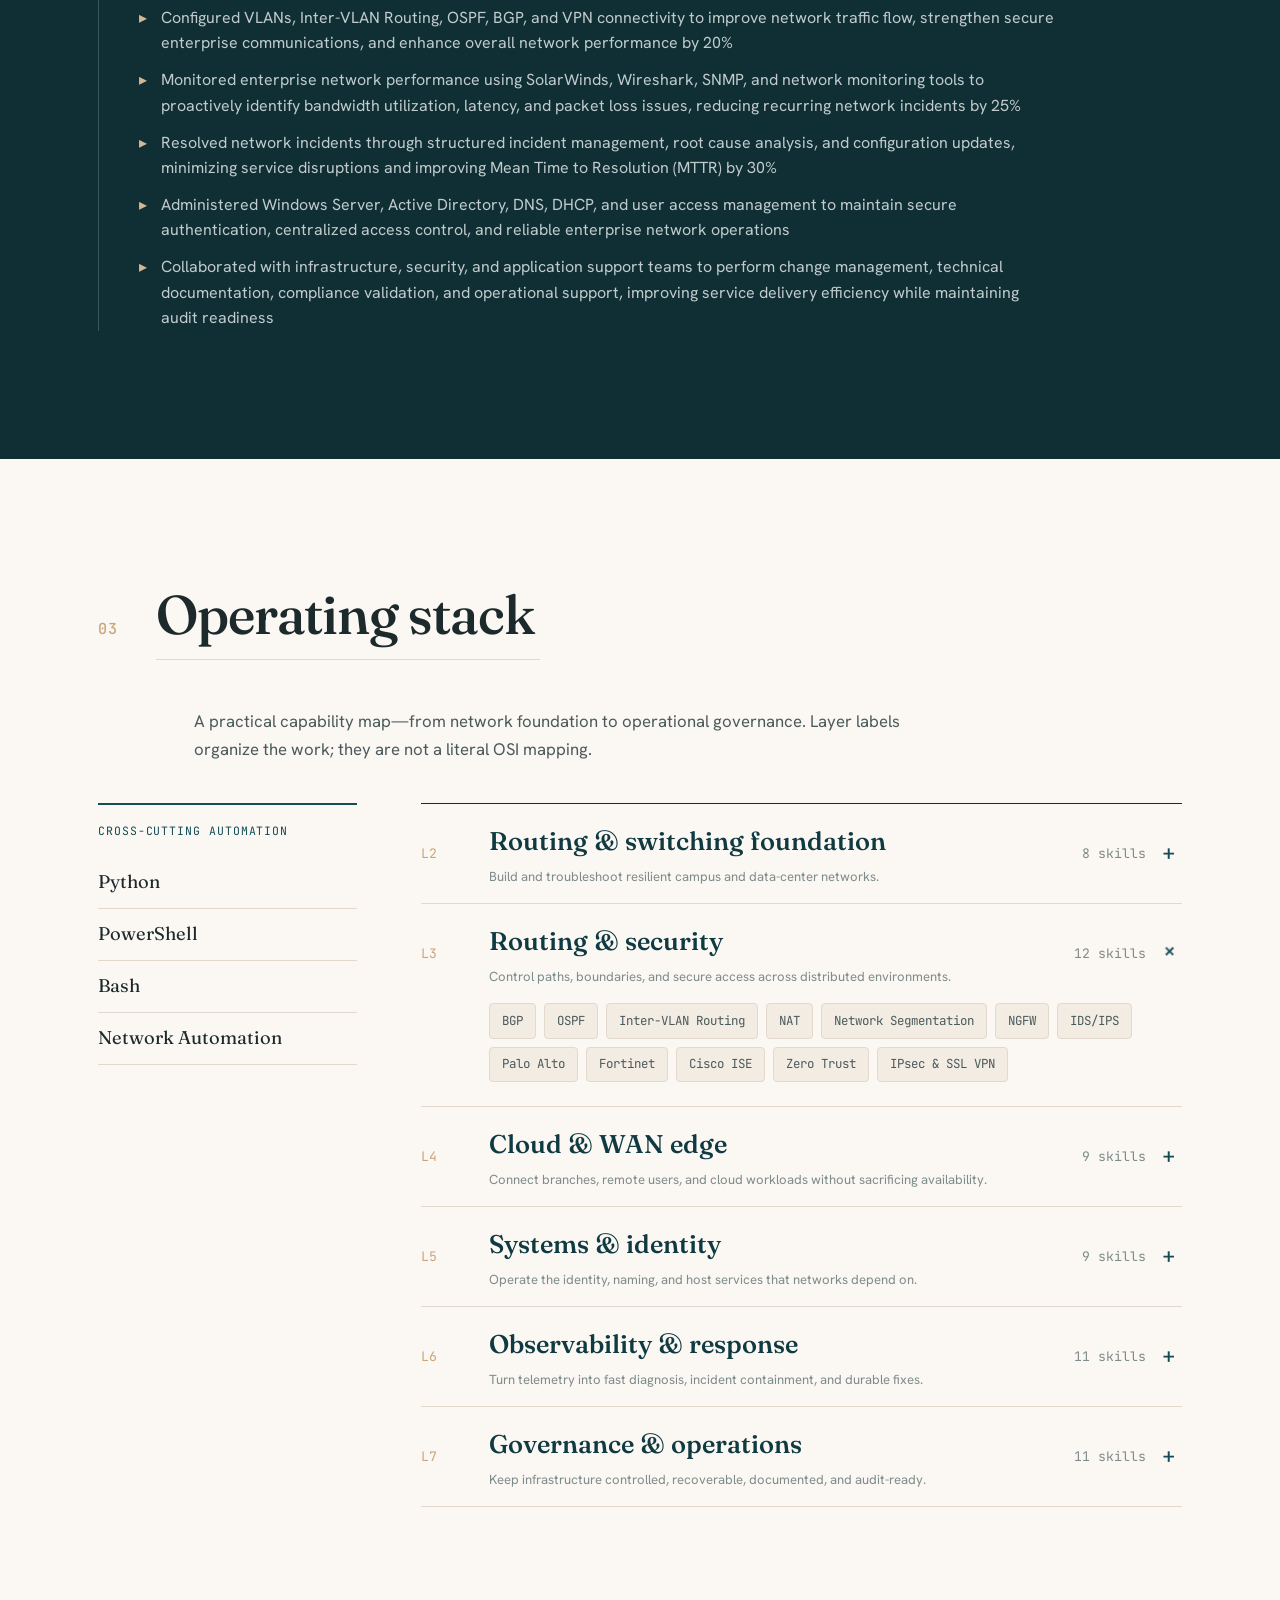
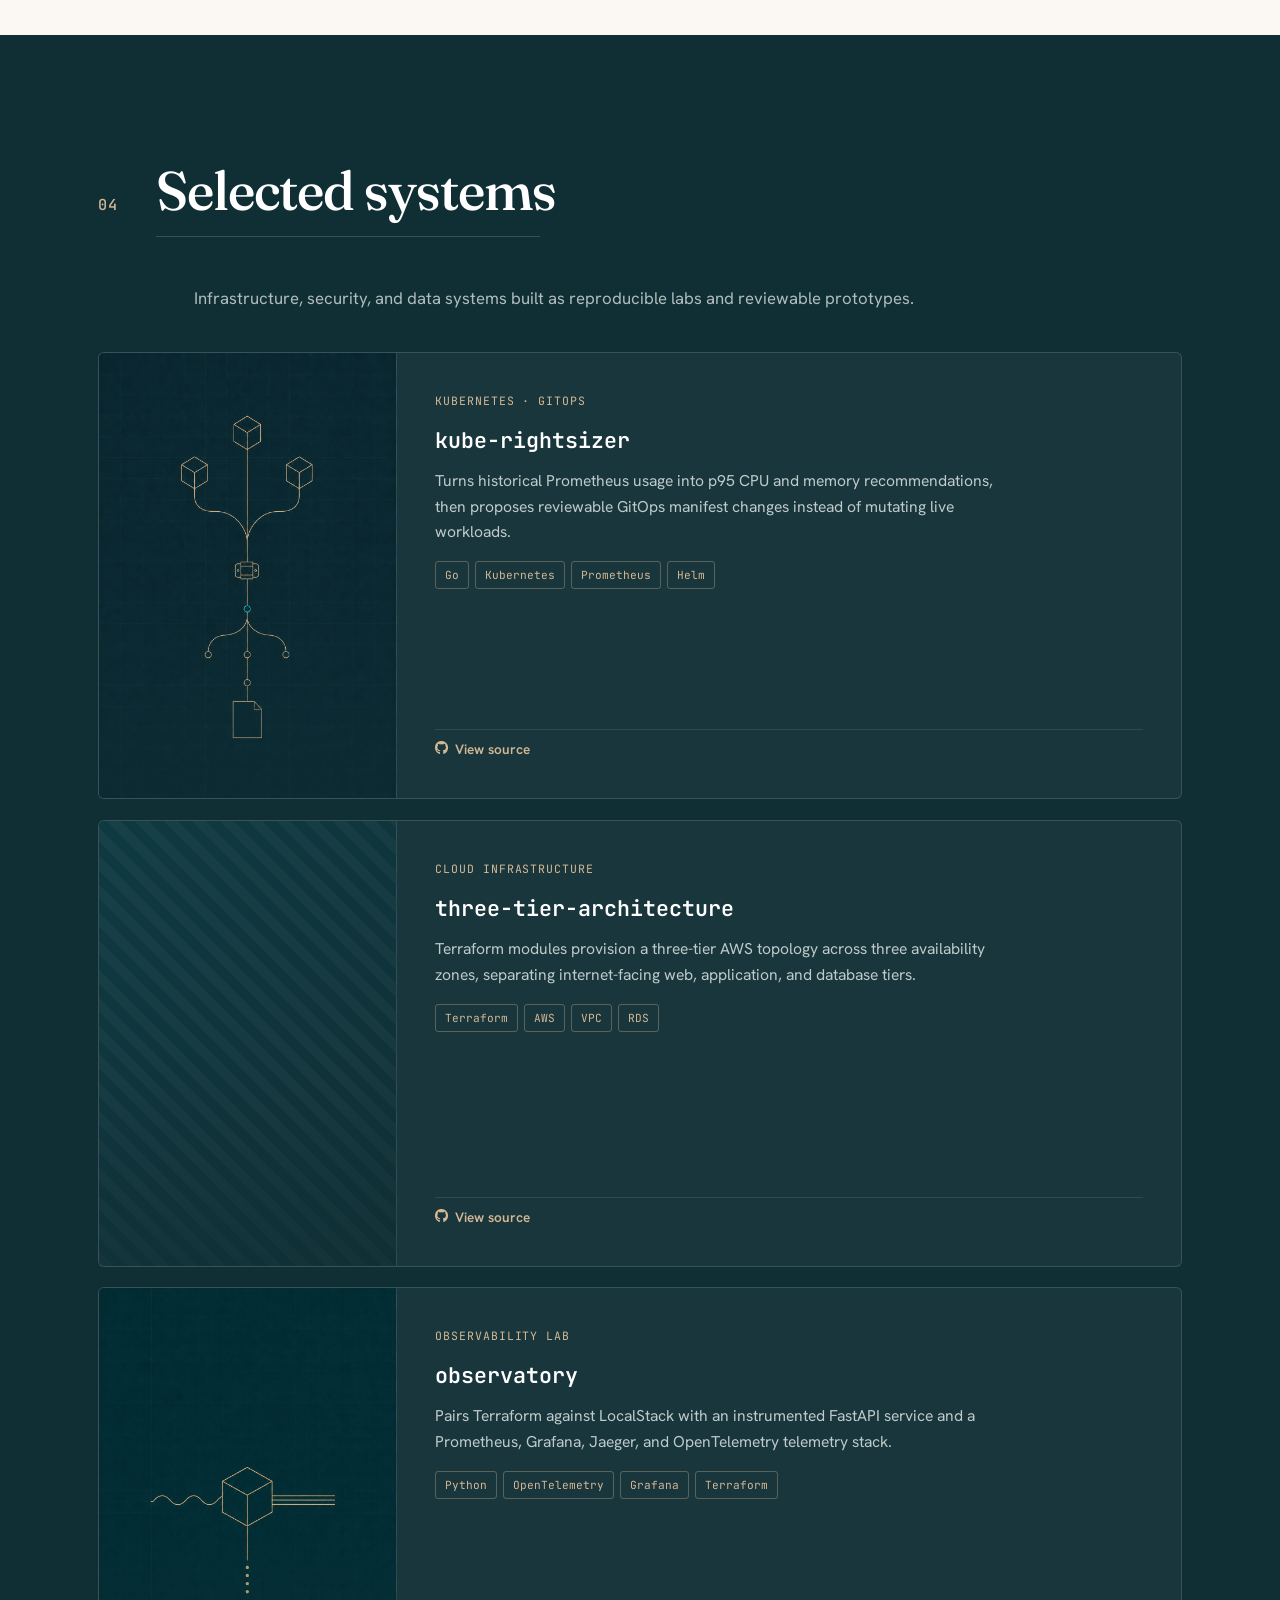
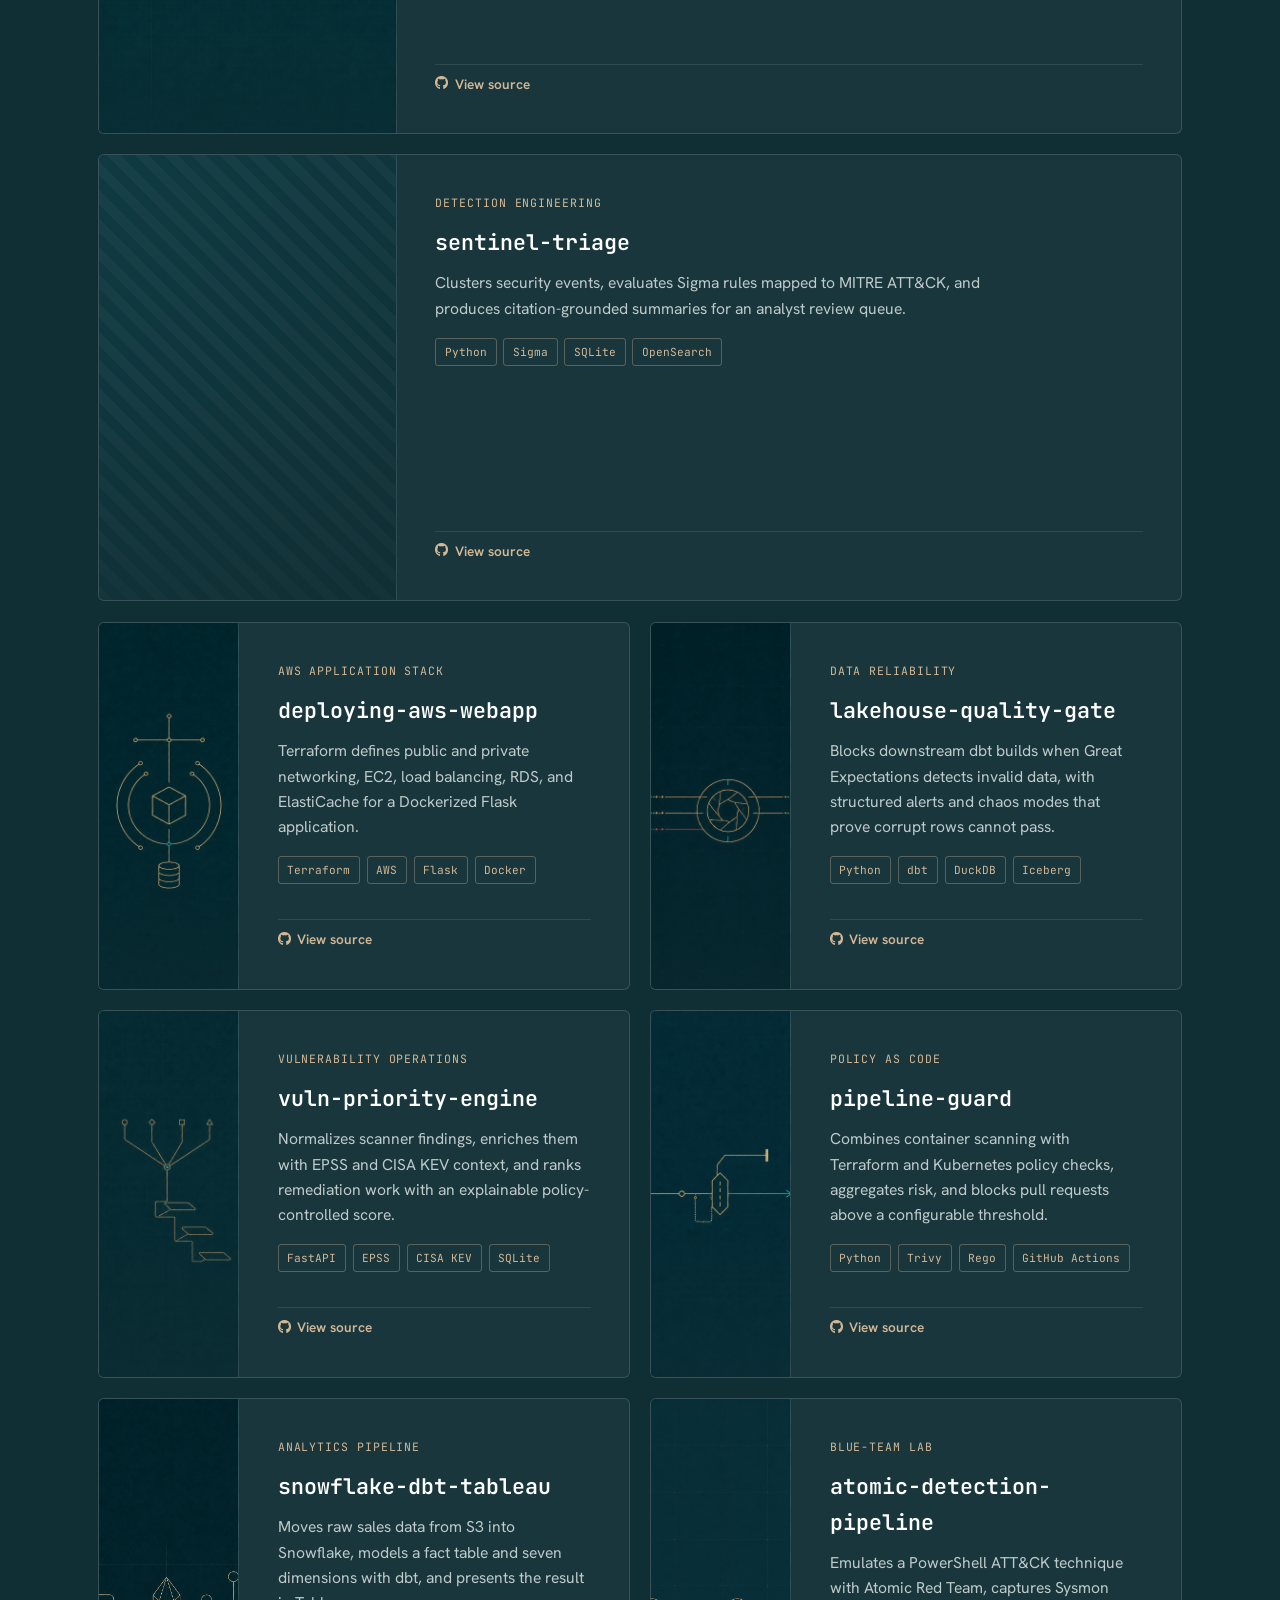
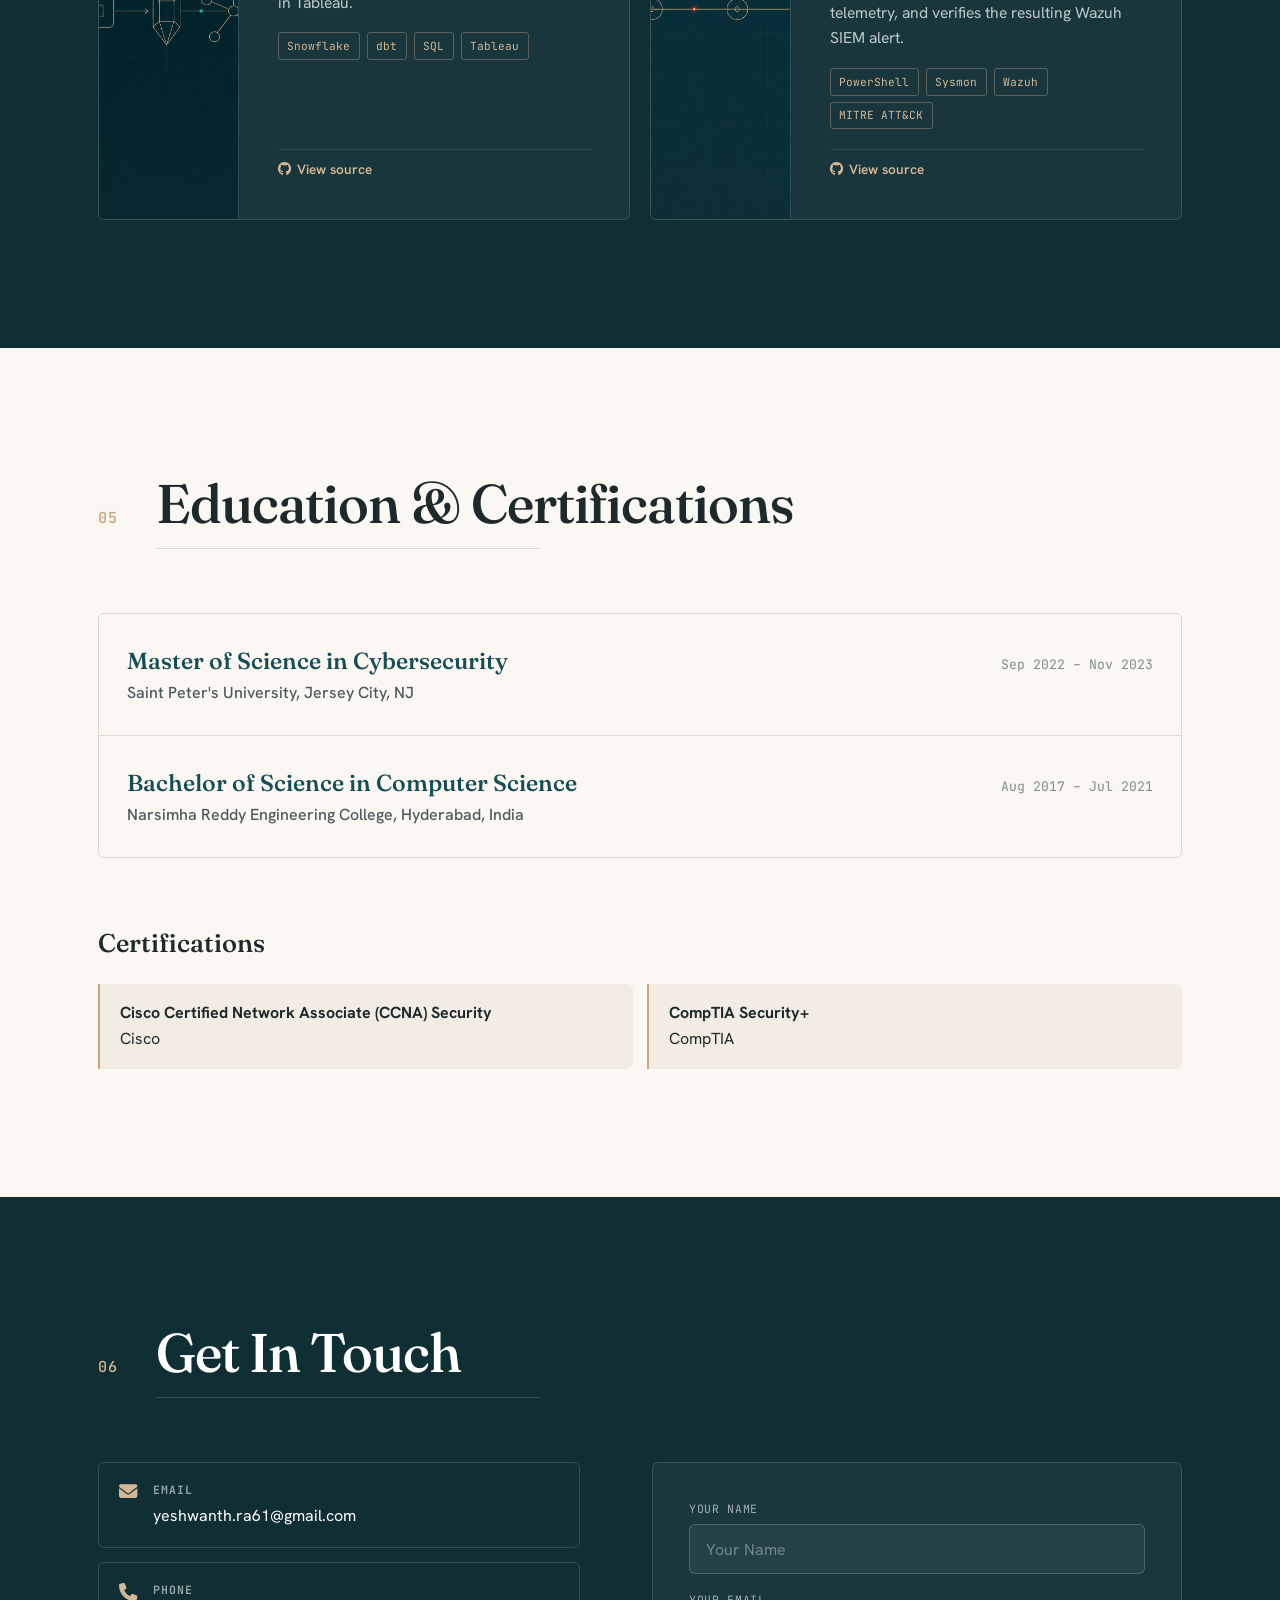
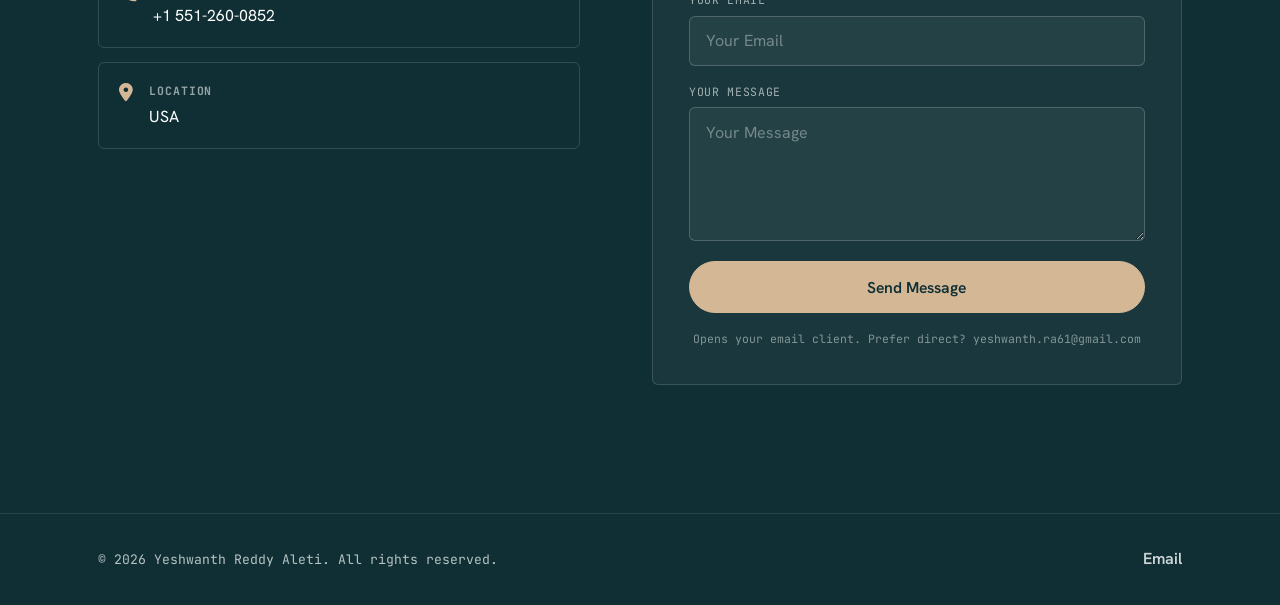
==== commit 9455bb77: "feat: redesign portfolio projects skills and experience" ====
--- a/index.html
+++ b/index.html
@@ -5,39 +5,39 @@
     <meta name="viewport" content="width=device-width, initial-scale=1.0" />
 
     <!-- Primary meta (static — present before JS runs, so crawlers & link unfurlers see it) -->
-    <title>Aisha Rahman — Business Analyst</title>
+    <title>Yeshwanth Reddy Aleti — Network Engineer</title>
     <meta
       name="description"
-      content="Aisha Rahman — Business Analyst specializing in SQL, Power BI, Tableau, requirements analysis, and KPI-driven reporting. 1+ years turning operational data into measurable business outcomes."
-    />
-    <meta name="author" content="Aisha Rahman" />
+      content="Yeshwanth Reddy Aleti is a Network Engineer with 4+ years of experience in enterprise networking, security, SD-WAN, VPN, cloud connectivity, and network operations."
+    />
+    <meta name="author" content="Yeshwanth Reddy Aleti" />
     <meta
       name="keywords"
-      content="Aisha Rahman, Business Analyst, SQL, Power BI, Tableau, Data Analytics, Requirements Analysis, KPI, Portfolio"
+      content="Yeshwanth Reddy Aleti, Network Engineer, BGP, OSPF, SD-WAN, Network Security, Cloud Networking, Portfolio"
     />
     <meta name="theme-color" content="#123A42" />
-    <link rel="canonical" href="https://example.com/" />
+    <link rel="canonical" href="https://yeshwanthreddy-oss.github.io/" />
 
     <!-- Open Graph (LinkedIn / Facebook) -->
     <meta property="og:type" content="website" />
-    <meta property="og:site_name" content="Aisha Rahman" />
-    <meta property="og:title" content="Aisha Rahman — Business Analyst" />
+    <meta property="og:site_name" content="Yeshwanth Reddy Aleti" />
+    <meta property="og:title" content="Yeshwanth Reddy Aleti — Network Engineer" />
     <meta
       property="og:description"
-      content="Business Analyst specializing in SQL, Power BI, Tableau, requirements analysis, and KPI-driven reporting."
-    />
-    <meta property="og:url" content="https://example.com/" />
+      content="Network Engineer specializing in secure enterprise infrastructure, routing, SD-WAN, VPN, and cloud connectivity."
+    />
+    <meta property="og:url" content="https://yeshwanthreddy-oss.github.io/" />
     <meta property="og:image" content="assets/og-image.png" />
     <meta property="og:image:width" content="1200" />
     <meta property="og:image:height" content="630" />
-    <meta property="og:image:alt" content="Aisha Rahman — Business Analyst" />
+    <meta property="og:image:alt" content="Yeshwanth Reddy Aleti — Network Engineer" />
 
     <!-- Twitter / X -->
     <meta name="twitter:card" content="summary_large_image" />
-    <meta name="twitter:title" content="Aisha Rahman — Business Analyst" />
+    <meta name="twitter:title" content="Yeshwanth Reddy Aleti — Network Engineer" />
     <meta
       name="twitter:description"
-      content="Business Analyst specializing in SQL, Power BI, Tableau, requirements analysis, and KPI-driven reporting."
+      content="Network Engineer specializing in secure enterprise infrastructure, routing, SD-WAN, VPN, and cloud connectivity."
     />
     <meta name="twitter:image" content="assets/og-image.png" />
 
@@ -67,12 +67,12 @@
       {
         "@context": "https://schema.org",
         "@type": "Person",
-        "name": "Aisha Rahman",
-        "jobTitle": "Business Analyst",
-        "url": "https://example.com/",
-        "email": "mailto:aisha.rahman@example.com",
-        "sameAs": ["https://www.linkedin.com/", "https://github.com/"],
-        "knowsAbout": ["SQL", "Power BI", "Tableau", "Business Analysis", "Data Analytics", "KPI Reporting"]
+        "name": "Yeshwanth Reddy Aleti",
+        "jobTitle": "Network Engineer",
+        "url": "https://yeshwanthreddy-oss.github.io/",
+        "email": "mailto:yeshwanth.ra61@gmail.com",
+        "sameAs": ["https://github.com/Yeshwanthreddy-oss"],
+        "knowsAbout": ["BGP", "OSPF", "SD-WAN", "Network Security", "Cloud Networking", "Network Operations"]
       }
     </script>
   </head>
@@ -150,6 +150,7 @@
             <span class="section-index" aria-hidden="true">03</span>
             <h2 class="section-title"></h2>
           </div>
+          <p class="section-intro" id="skillsIntro"></p>
           <div class="skills-grid" id="skillsGrid"></div>
         </div>
       </section>
@@ -161,6 +162,7 @@
             <span class="section-index" aria-hidden="true">04</span>
             <h2 class="section-title"></h2>
           </div>
+          <p class="section-intro section-intro--dark" id="projectsIntro"></p>
           <div class="projects-grid" id="projectsGrid"></div>
         </div>
       </section>
@@ -208,16 +210,16 @@
     <!-- Fallback for crawlers / no-JS visitors so the page is never blank -->
     <noscript>
       <div class="noscript-banner">
-        <h1>Aisha Rahman — Business Analyst</h1>
+        <h1>Yeshwanth Reddy Aleti — Network Engineer</h1>
         <p>
-          Business Analyst with 1+ years of experience in SQL, Power BI, Tableau, requirements analysis,
-          and KPI-driven reporting. This portfolio is interactive; please enable JavaScript for the full
+          Network Engineer with 4+ years of experience in enterprise infrastructure, routing, security,
+          SD-WAN, VPN, and cloud connectivity. This portfolio is interactive; please enable JavaScript for the full
           experience.
         </p>
         <p>
-          <a href="mailto:aisha.rahman@example.com">aisha.rahman@example.com</a>
+          <a href="mailto:yeshwanth.ra61@gmail.com">yeshwanth.ra61@gmail.com</a>
           &nbsp;•&nbsp;
-          <a href="https://www.linkedin.com/">LinkedIn</a>
+          <a href="https://github.com/Yeshwanthreddy-oss">GitHub</a>
           &nbsp;•&nbsp;
           <a href="https://github.com/">GitHub</a>
         </p>
--- a/assets/css/styles.css
+++ b/assets/css/styles.css
@@ -1,5 +1,5 @@
 /* ==========================================================================
-   Alex Morgan — Portfolio
+   Yeshwanth Reddy Aleti — Portfolio
    Aesthetic: "Editorial Data Brief" — variable serif display (Fraunces) over a
    warm grotesque body (Hanken Grotesk), mono (JetBrains Mono) for data/labels.
    Warm paper + deep-teal ink rhythm, hairline rules, asymmetric composition.
@@ -523,12 +523,31 @@
   box-shadow: 0 0 0 4px var(--teal-ink);
 }
 .timeline-header {
-  display: flex;
-  flex-wrap: wrap;
-  justify-content: space-between;
-  align-items: baseline;
+  display: grid;
+  grid-template-columns: 8.5rem minmax(0, 1fr) auto;
+  align-items: start;
   gap: 0.5rem 1.5rem;
   margin-bottom: 1rem;
+}
+.company-mark {
+  width: 8.5rem;
+  min-height: 3.5rem;
+  display: grid;
+  place-items: center;
+  border: 1px solid rgba(212, 184, 150, 0.5);
+  border-radius: 8px;
+  background: #fff;
+  color: var(--gold);
+  font-family: var(--font-mono);
+  font-size: 0.82rem;
+  letter-spacing: 0.06em;
+}
+.company-mark img {
+  display: block;
+  width: 100%;
+  max-height: 2.6rem;
+  object-fit: contain;
+  padding: 0.35rem 0.5rem;
 }
 .timeline-title {
   font-family: var(--font-display);
@@ -542,6 +561,11 @@
   font-weight: 600;
   color: var(--gold);
 }
+.timeline-location {
+  font-family: var(--font-mono);
+  font-size: 0.74rem;
+  color: rgba(238, 243, 242, 0.55);
+}
 .timeline-period {
   font-family: var(--font-mono);
   font-size: 0.82rem;
@@ -573,40 +597,112 @@
 }
 
 /* ----------------------------------------------------------------- Skills */
+.section-intro {
+  max-width: 46rem;
+  margin: -1rem 0 2.5rem clamp(0rem, 8vw, 6rem);
+  color: var(--ink-soft);
+  font-size: 1.05rem;
+  text-wrap: pretty;
+}
+.section-intro--dark {
+  color: rgba(238, 243, 242, 0.72);
+}
 .skills-grid {
   display: grid;
-  grid-template-columns: repeat(auto-fit, minmax(min(100%, 300px), 1fr));
-  gap: 1.25rem;
-}
-.skill-category {
-  padding: 1.75rem;
-  border: 1px solid var(--line);
-  border-radius: var(--radius);
-  background: linear-gradient(180deg, var(--paper) 0%, var(--paper-2) 100%);
-  transition: border-color var(--t-fast), transform var(--t-fast);
-}
-.skill-category:hover {
-  border-color: var(--sand-warm);
-  transform: translateY(-3px);
-}
-.skill-category h3 {
-  display: flex;
+  grid-template-columns: minmax(12rem, 0.34fr) minmax(0, 1fr);
+  gap: clamp(2rem, 5vw, 5rem);
+  align-items: start;
+}
+.automation-rail {
+  position: sticky;
+  top: 7rem;
+  padding-top: 1rem;
+  border-top: 2px solid var(--teal);
+}
+.automation-label,
+.project-eyebrow {
+  display: block;
+  font-family: var(--font-mono);
+  font-size: 0.72rem;
+  letter-spacing: 0.08em;
+  text-transform: uppercase;
+}
+.automation-label {
+  color: var(--teal);
+  margin-bottom: 1rem;
+}
+.automation-rail ul {
+  display: grid;
+  gap: 0;
+}
+.automation-rail li {
+  padding: 0.65rem 0;
+  border-bottom: 1px solid var(--line);
+  font-family: var(--font-display);
+  font-size: 1.15rem;
+  color: var(--ink);
+}
+.skill-layers {
+  border-top: 1px solid var(--ink);
+}
+.skill-layer {
+  border-bottom: 1px solid var(--line);
+}
+.skill-layer summary {
+  display: grid;
+  grid-template-columns: 3.25rem minmax(0, 1fr) auto 1.25rem;
+  gap: 1rem;
   align-items: center;
-  gap: 0.65rem;
+  min-height: 6rem;
+  padding: 1rem 0;
+  cursor: pointer;
+  list-style: none;
+}
+.skill-layer summary::-webkit-details-marker {
+  display: none;
+}
+.skill-layer summary:focus-visible {
+  outline: 2px solid var(--teal);
+  outline-offset: 5px;
+}
+.layer-code,
+.layer-count {
+  font-family: var(--font-mono);
+  font-variant-numeric: tabular-nums;
+}
+.layer-code {
+  color: var(--sand-warm);
+  font-size: 0.82rem;
+}
+.layer-heading {
+  display: grid;
+  gap: 0.2rem;
+}
+.layer-title {
   font-family: var(--font-display);
-  font-size: 1.3rem;
-  font-weight: 540;
+  color: var(--teal-deep);
+  font-size: clamp(1.25rem, 2vw, 1.65rem);
+  font-weight: 550;
+}
+.layer-summary,
+.layer-count {
+  color: var(--ink-faint);
+  font-size: 0.82rem;
+}
+.layer-toggle {
   color: var(--teal);
-  margin-bottom: 1.2rem;
-}
-.skill-category h3 i {
-  font-size: 1rem;
-  color: var(--sand-warm);
+  font-family: var(--font-mono);
+  font-size: 1.4rem;
+  transition: transform var(--t-fast);
+}
+.skill-layer[open] .layer-toggle {
+  transform: rotate(45deg);
 }
 .skill-list {
   display: flex;
   flex-wrap: wrap;
-  gap: 0.45rem;
+  gap: 0.5rem;
+  padding: 0 0 1.5rem 4.25rem;
 }
 .skill-tag {
   font-family: var(--font-mono);
@@ -615,38 +711,38 @@
   border: 1px solid var(--line);
   border-radius: 4px;
   color: var(--ink-soft);
-  background: rgba(255, 255, 255, 0.5);
-  transition: background var(--t-fast), color var(--t-fast), border-color var(--t-fast);
-}
-.skill-tag:hover {
-  background: var(--teal);
-  color: #fff;
-  border-color: var(--teal);
+  background: var(--paper-2);
 }
 
 /* ----------------------------------------------------------------- Projects */
 .projects-grid {
   display: grid;
-  grid-template-columns: repeat(auto-fill, minmax(min(100%, 340px), 1fr));
+  grid-template-columns: repeat(2, minmax(0, 1fr));
   gap: 1.25rem;
 }
 .project-card {
-  display: flex;
-  flex-direction: column;
+  display: grid;
+  grid-template-columns: minmax(8rem, 0.36fr) minmax(0, 1fr);
   border: 1px solid rgba(255, 255, 255, 0.14);
   border-radius: var(--radius);
   background: rgba(255, 255, 255, 0.035);
   overflow: hidden;
-  transition: transform var(--t), border-color var(--t), background var(--t);
-}
-.project-card:hover {
-  transform: translateY(-6px);
+  min-height: 23rem;
+  transition: border-color var(--t), background var(--t);
+}
+.project-card:hover,
+.project-card:focus-within {
   border-color: var(--gold);
   background: rgba(255, 255, 255, 0.06);
 }
+.project-card--featured {
+  grid-column: 1 / -1;
+  grid-template-columns: minmax(15rem, 0.38fr) minmax(0, 1fr);
+  min-height: 27rem;
+}
 .project-image {
   position: relative;
-  height: 170px;
+  min-height: 100%;
   display: grid;
   place-items: center;
   overflow: hidden;
@@ -655,16 +751,14 @@
   background:
     repeating-linear-gradient(45deg, rgba(255, 255, 255, 0.03) 0 10px, transparent 10px 20px),
     linear-gradient(135deg, var(--teal-deep), var(--teal-ink));
-  border-bottom: 1px solid rgba(255, 255, 255, 0.1);
+  border-right: 1px solid rgba(255, 255, 255, 0.1);
 }
 .project-image img {
   width: 100%;
   height: 100%;
   object-fit: cover;
-  transition: transform 0.6s var(--ease);
-}
-.project-card:hover .project-image img {
-  transform: scale(1.05);
+  object-position: center;
+  filter: saturate(0.82) contrast(1.04);
 }
 /* hairline gradient so titles below feel connected to the artwork */
 .project-image::after {
@@ -675,14 +769,18 @@
   pointer-events: none;
 }
 .project-content {
-  padding: 1.6rem;
+  padding: clamp(1.5rem, 3vw, 2.5rem);
   display: flex;
   flex-direction: column;
   flex: 1;
 }
+.project-eyebrow {
+  color: var(--gold);
+  margin-bottom: 0.8rem;
+}
 .project-title {
   font-family: var(--font-mono);
-  font-size: 1.05rem;
+  font-size: clamp(1rem, 2vw, 1.35rem);
   font-weight: 600;
   color: #fff;
   word-break: break-word;
@@ -690,7 +788,8 @@
 }
 .project-description {
   color: rgba(238, 243, 242, 0.78);
-  font-size: 0.96rem;
+  font-size: 0.98rem;
+  max-width: 62ch;
   line-height: 1.6;
   margin-bottom: 1.1rem;
 }
@@ -725,6 +824,10 @@
 }
 .project-link:hover {
   color: #fff;
+}
+.project-link:focus-visible {
+  outline: 2px solid var(--gold);
+  outline-offset: 4px;
 }
 
 /* ----------------------------------------------------------------- Education */
@@ -968,8 +1071,16 @@
 /* ----------------------------------------------------------------- Responsive */
 @media (max-width: 880px) {
   .about-content,
-  .contact-content {
+  .contact-content,
+  .skills-grid {
     grid-template-columns: 1fr;
+  }
+  .automation-rail {
+    position: static;
+  }
+  .project-card,
+  .project-card--featured {
+    grid-template-columns: minmax(8rem, 0.34fr) minmax(0, 1fr);
   }
   .about-stats {
     grid-template-columns: repeat(3, 1fr);
@@ -989,11 +1100,13 @@
     border-bottom: 1px solid var(--line);
     padding: 0.5rem 0;
     transform: translateY(-130%);
+    visibility: hidden;
     transition: transform var(--t);
     box-shadow: 0 20px 30px -20px rgba(0, 0, 0, 0.25);
   }
   .nav-menu.active {
     transform: translateY(0);
+    visibility: visible;
   }
   .nav-link {
     display: block;
@@ -1006,6 +1119,41 @@
 }
 
 @media (max-width: 560px) {
+  .section-intro {
+    margin-left: 0;
+  }
+  .timeline-header {
+    grid-template-columns: 6.25rem minmax(0, 1fr);
+  }
+  .company-mark {
+    width: 6.25rem;
+    min-height: 2.75rem;
+  }
+  .timeline-period {
+    grid-column: 2;
+  }
+  .skill-layer summary {
+    grid-template-columns: 2.25rem minmax(0, 1fr) 1rem;
+    gap: 0.7rem;
+  }
+  .layer-count {
+    display: none;
+  }
+  .skill-list {
+    padding-left: 2.95rem;
+  }
+  .projects-grid {
+    grid-template-columns: 1fr;
+  }
+  .project-card,
+  .project-card--featured {
+    grid-column: auto;
+    grid-template-columns: minmax(7rem, 0.34fr) minmax(0, 1fr);
+    min-height: 22rem;
+  }
+  .project-content {
+    padding: 1.3rem;
+  }
   .about-stats {
     grid-template-columns: 1fr;
   }
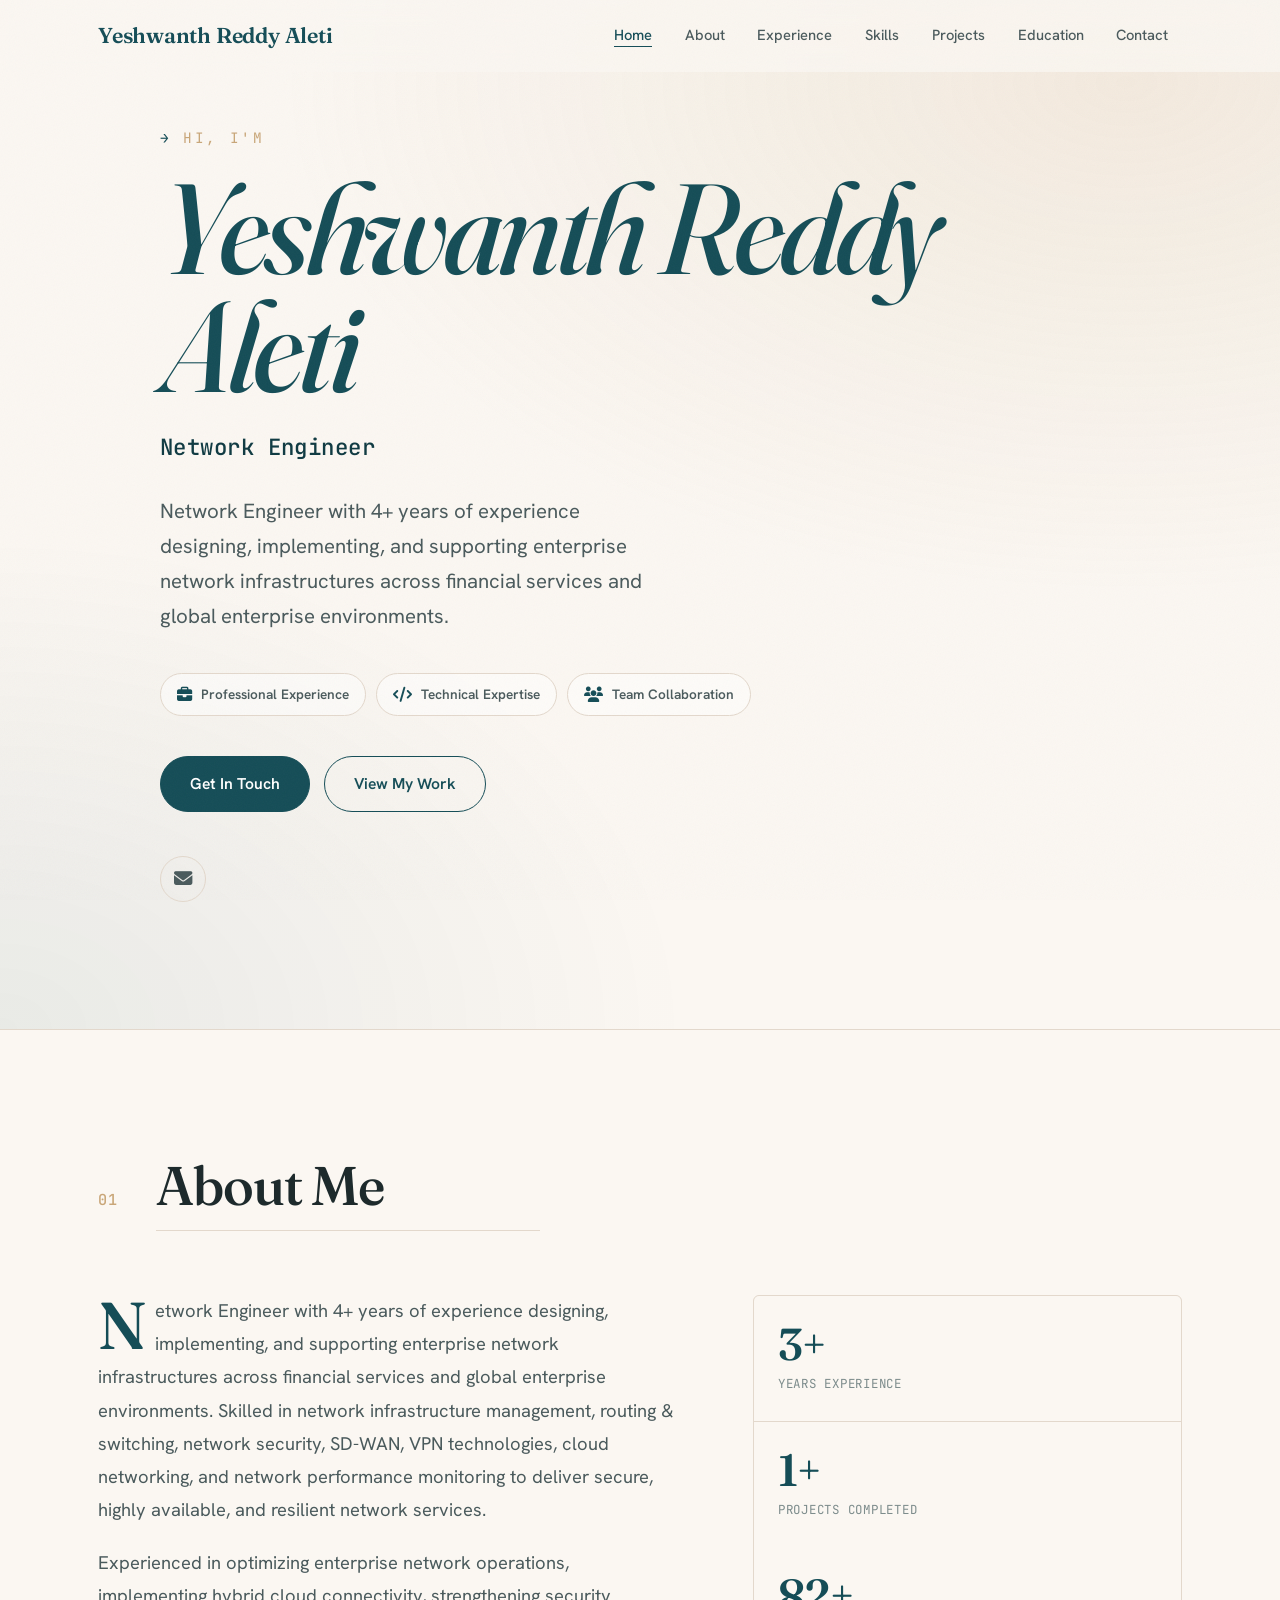
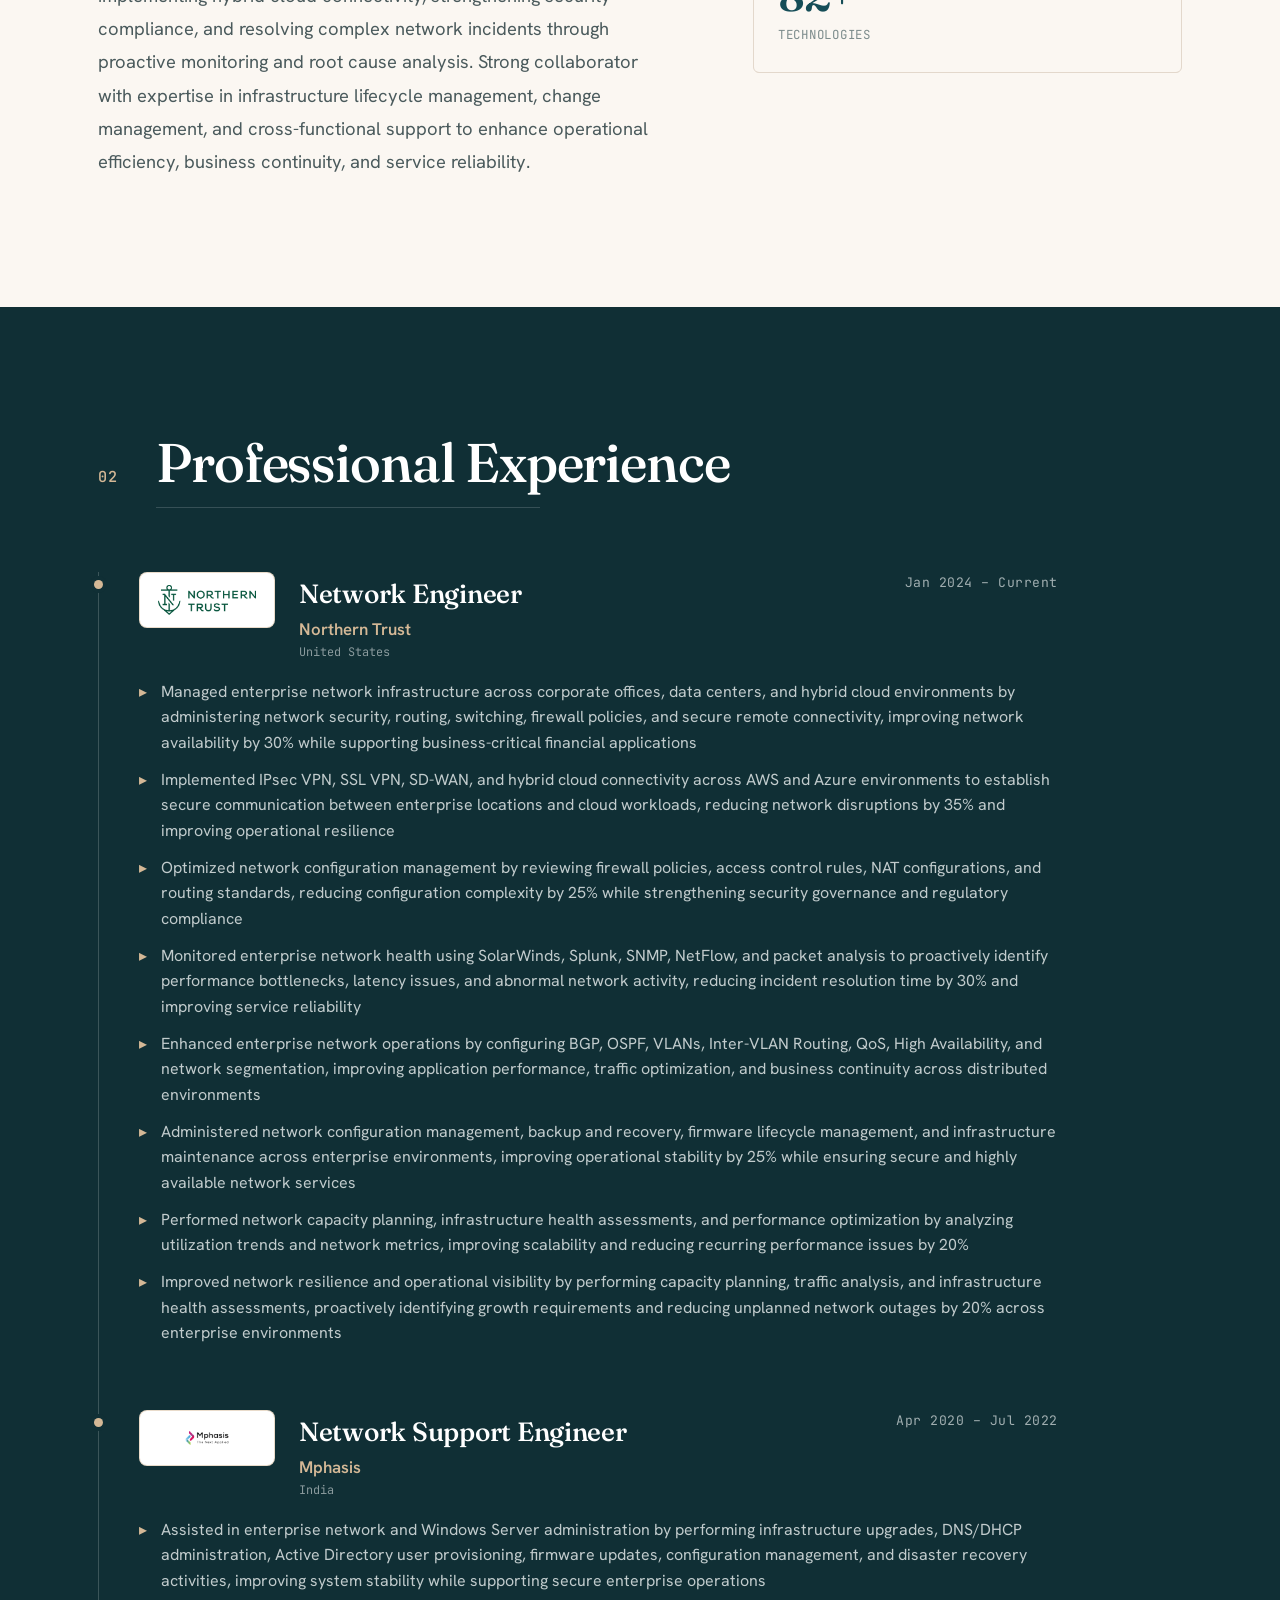
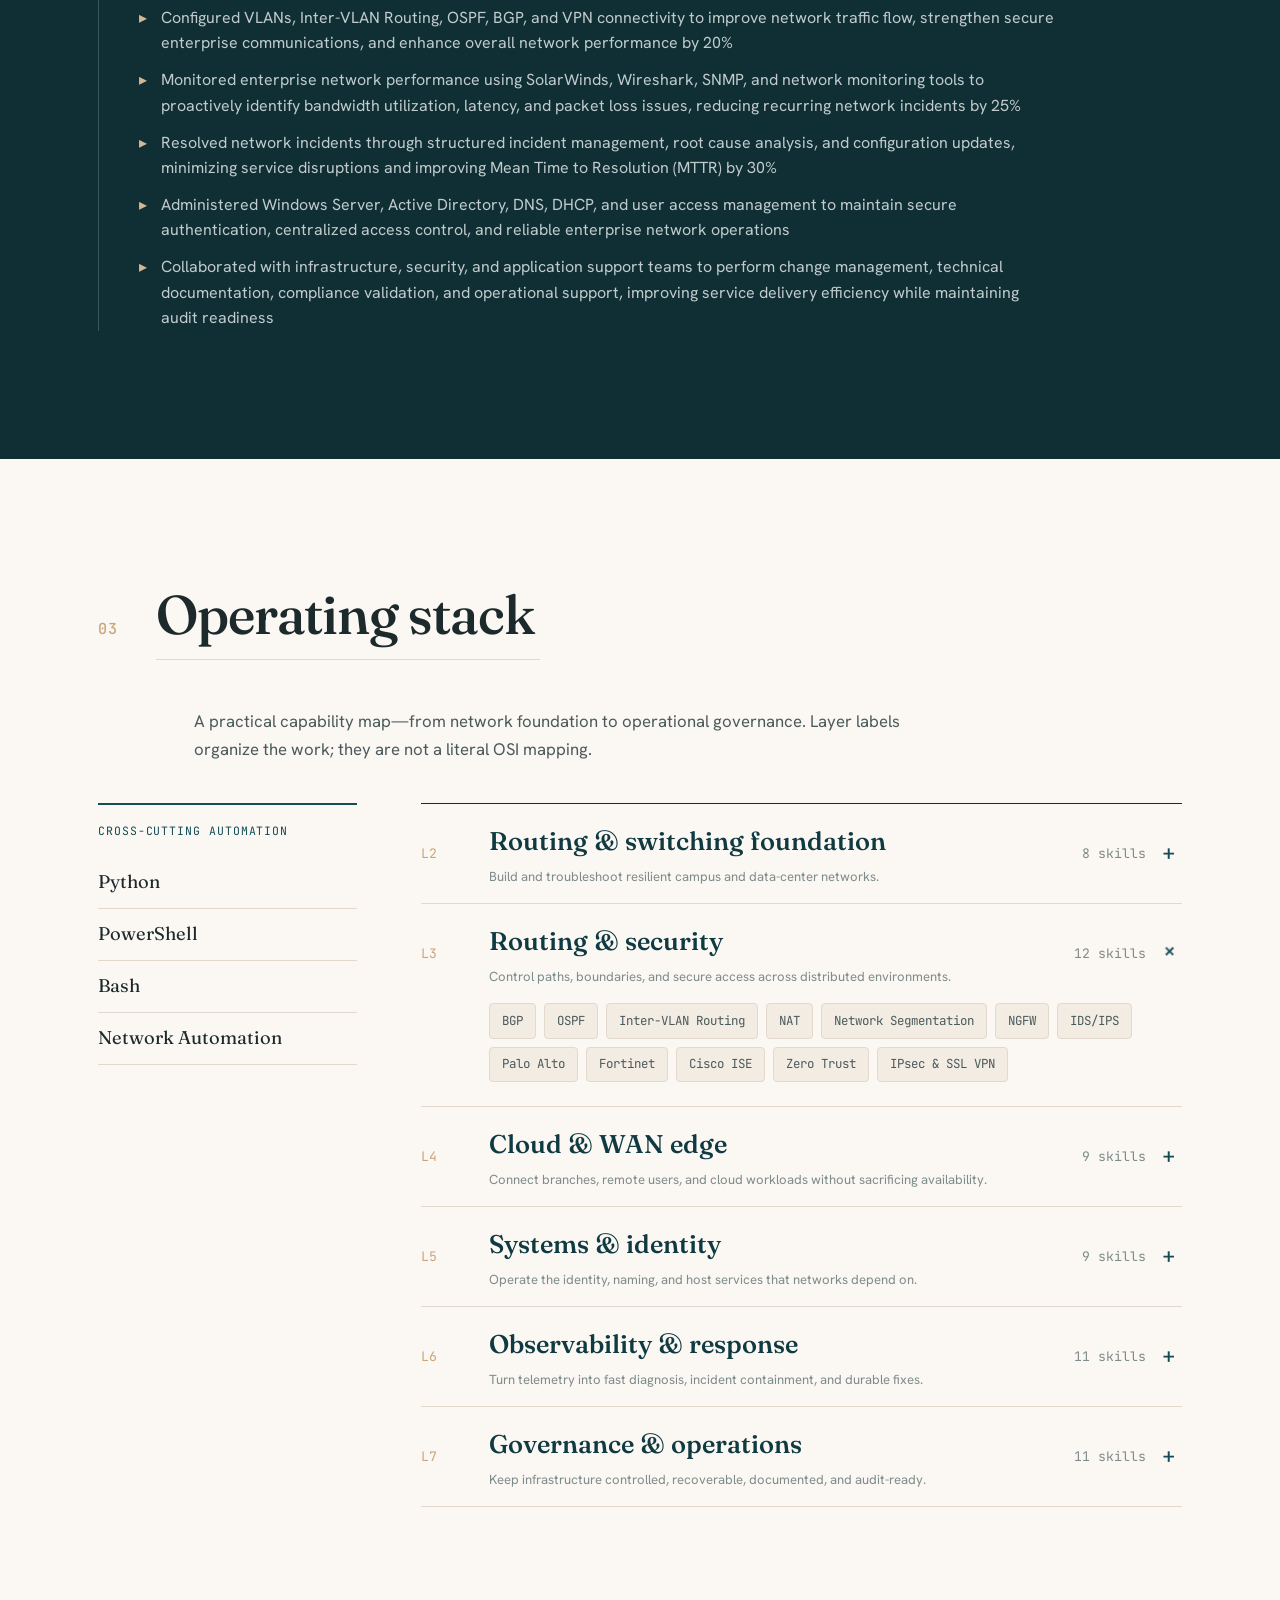
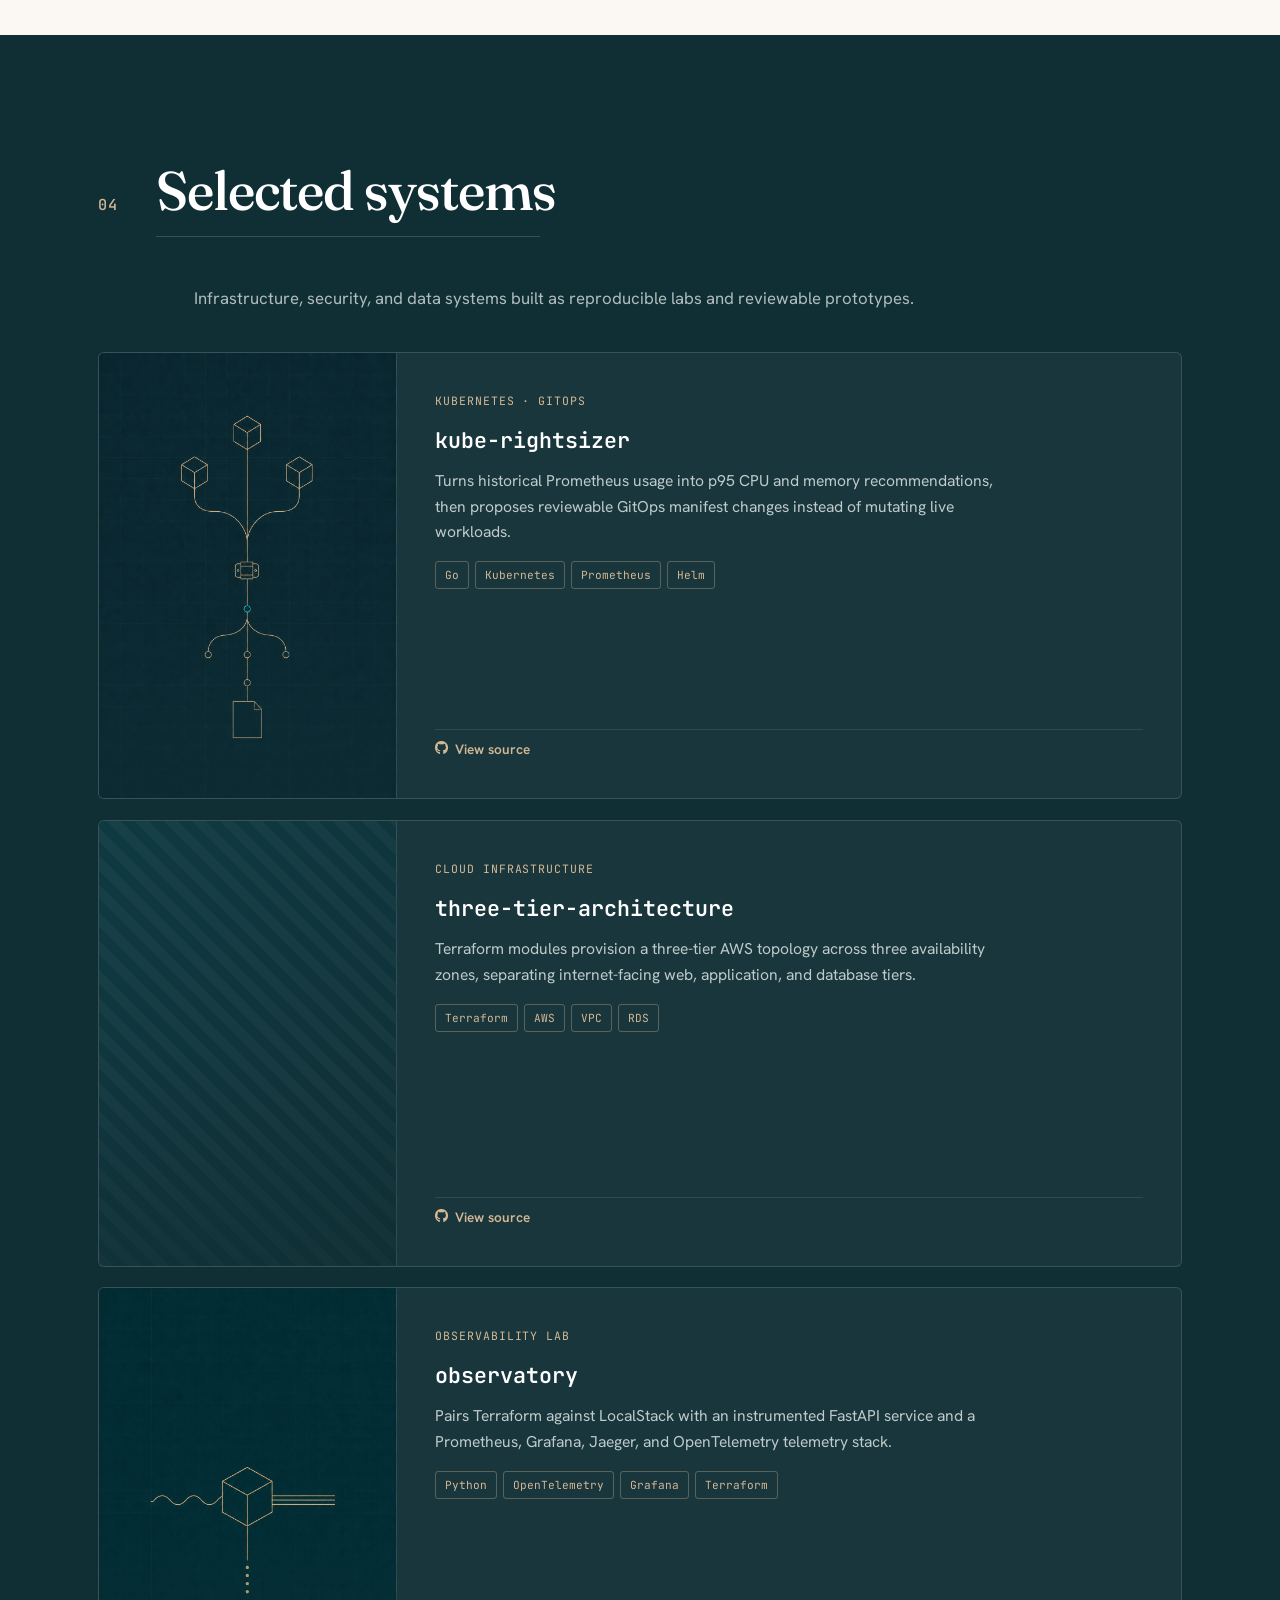
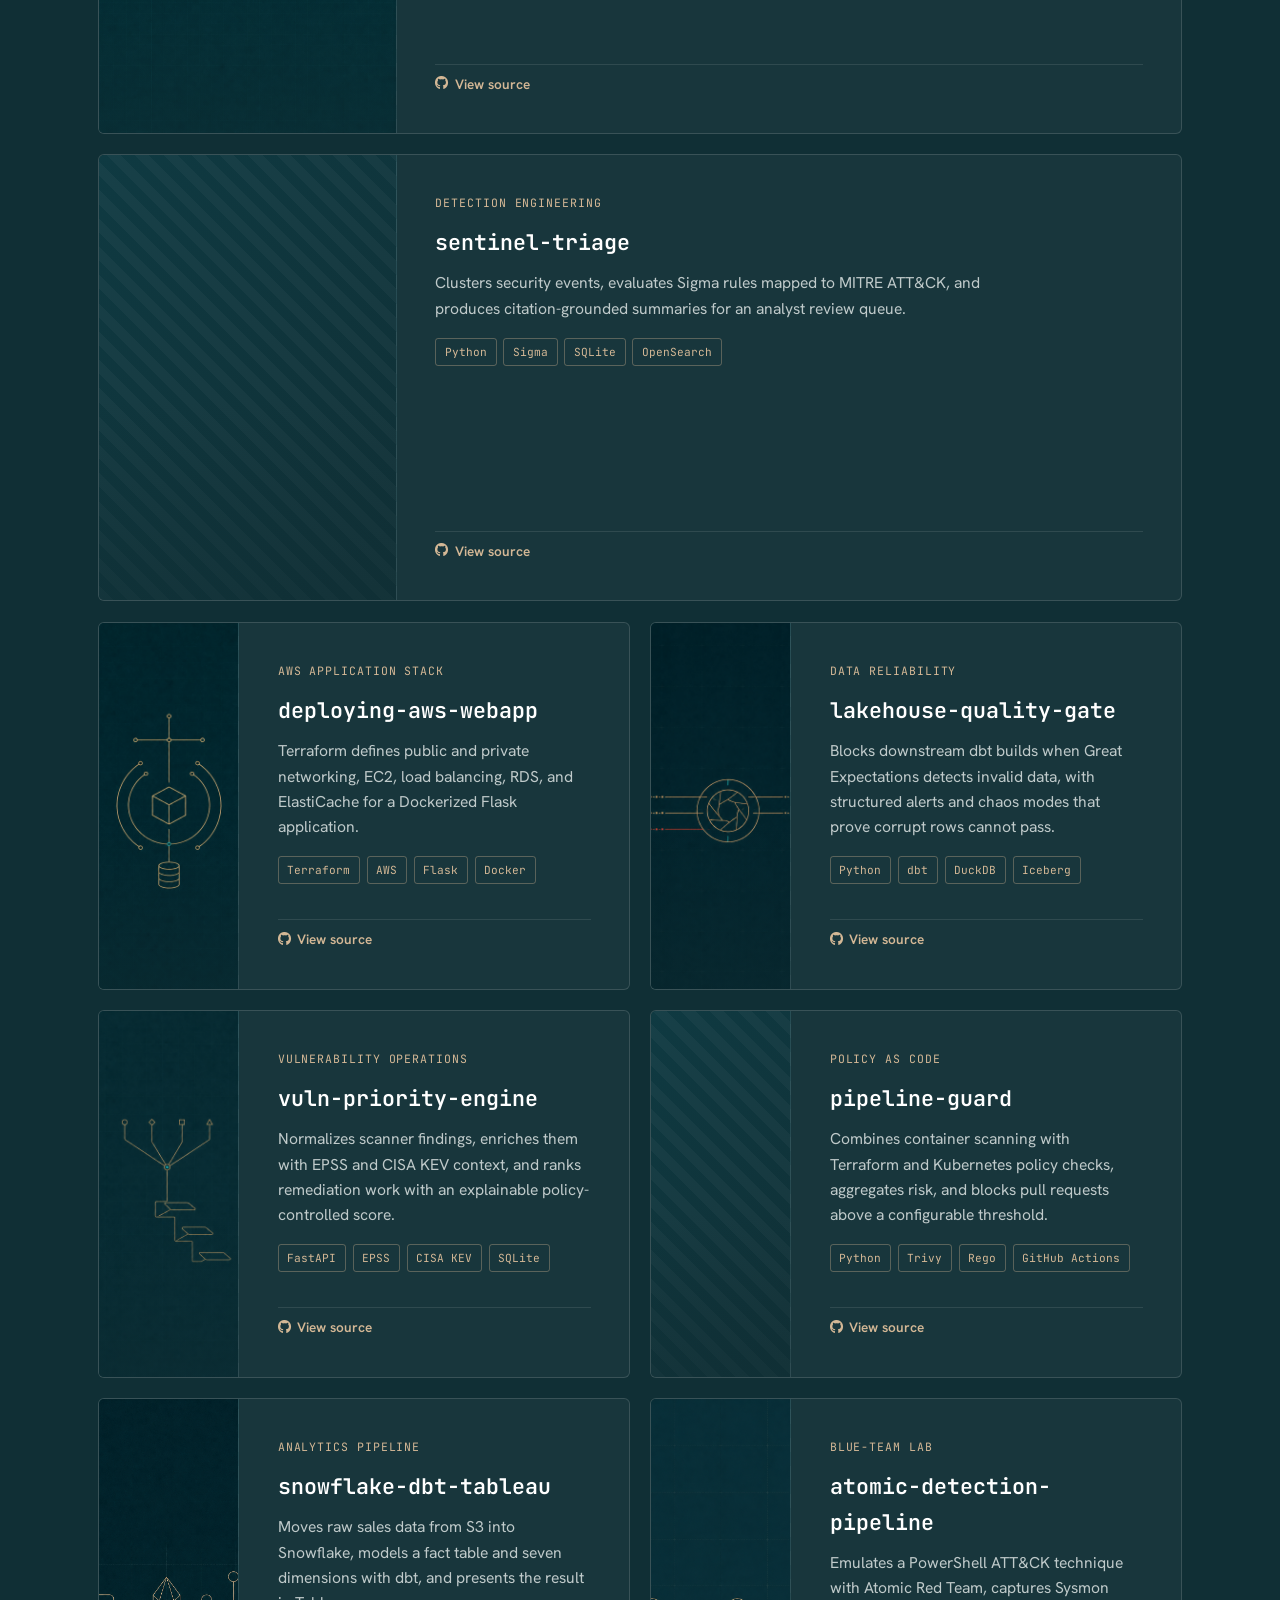
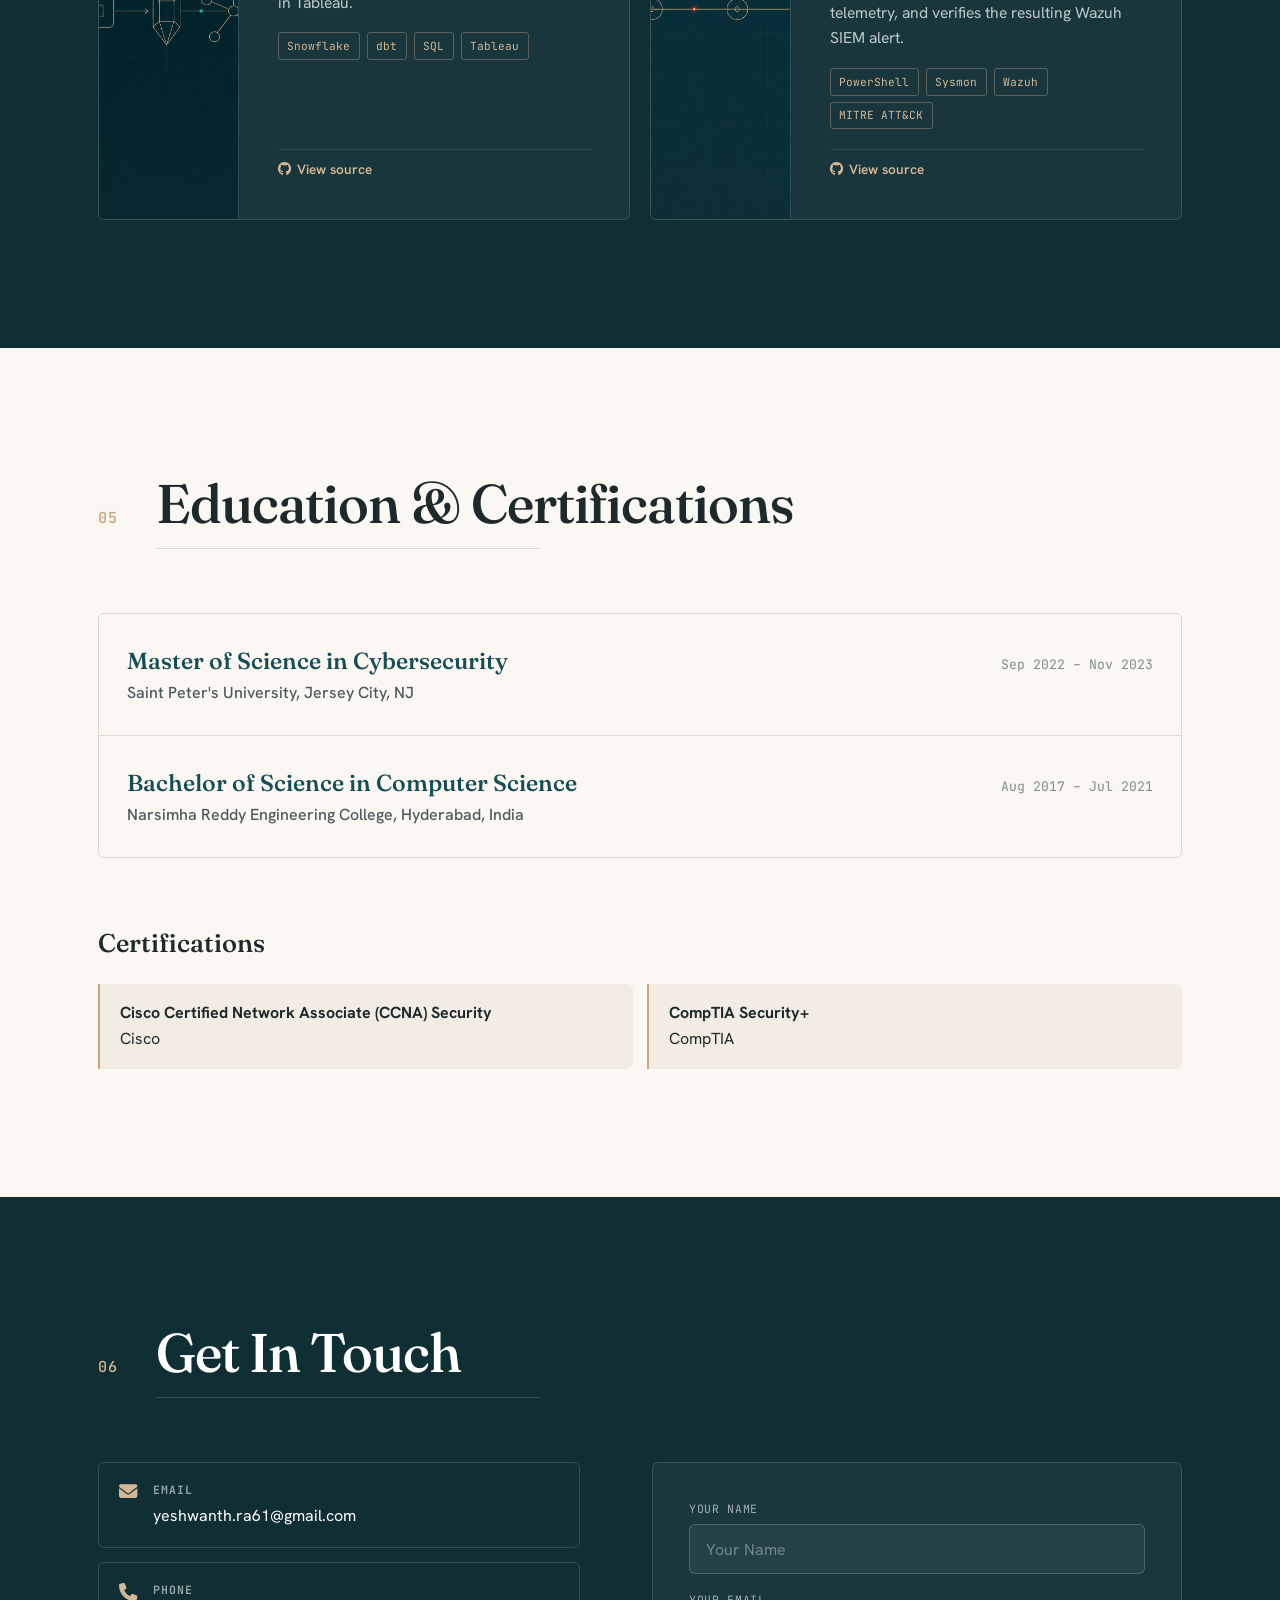
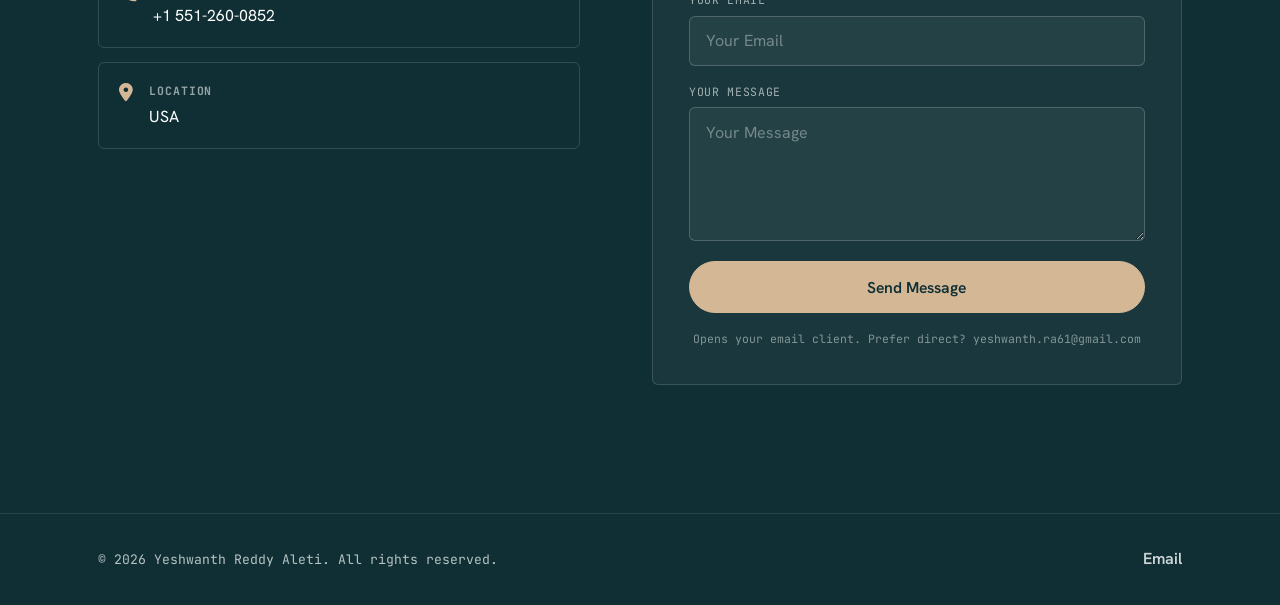
==== commit 9a6c6441: "chore: configure custom portfolio domain" ====
--- a/index.html
+++ b/index.html
@@ -16,7 +16,7 @@
       content="Yeshwanth Reddy Aleti, Network Engineer, BGP, OSPF, SD-WAN, Network Security, Cloud Networking, Portfolio"
     />
     <meta name="theme-color" content="#123A42" />
-    <link rel="canonical" href="https://yeshwanthreddy-oss.github.io/" />
+    <link rel="canonical" href="https://yeshwanthreddy.com/" />
 
     <!-- Open Graph (LinkedIn / Facebook) -->
     <meta property="og:type" content="website" />
@@ -26,7 +26,7 @@
       property="og:description"
       content="Network Engineer specializing in secure enterprise infrastructure, routing, SD-WAN, VPN, and cloud connectivity."
     />
-    <meta property="og:url" content="https://yeshwanthreddy-oss.github.io/" />
+    <meta property="og:url" content="https://yeshwanthreddy.com/" />
     <meta property="og:image" content="assets/og-image.png" />
     <meta property="og:image:width" content="1200" />
     <meta property="og:image:height" content="630" />
@@ -69,7 +69,7 @@
         "@type": "Person",
         "name": "Yeshwanth Reddy Aleti",
         "jobTitle": "Network Engineer",
-        "url": "https://yeshwanthreddy-oss.github.io/",
+        "url": "https://yeshwanthreddy.com/",
         "email": "mailto:yeshwanth.ra61@gmail.com",
         "sameAs": ["https://github.com/Yeshwanthreddy-oss"],
         "knowsAbout": ["BGP", "OSPF", "SD-WAN", "Network Security", "Cloud Networking", "Network Operations"]
